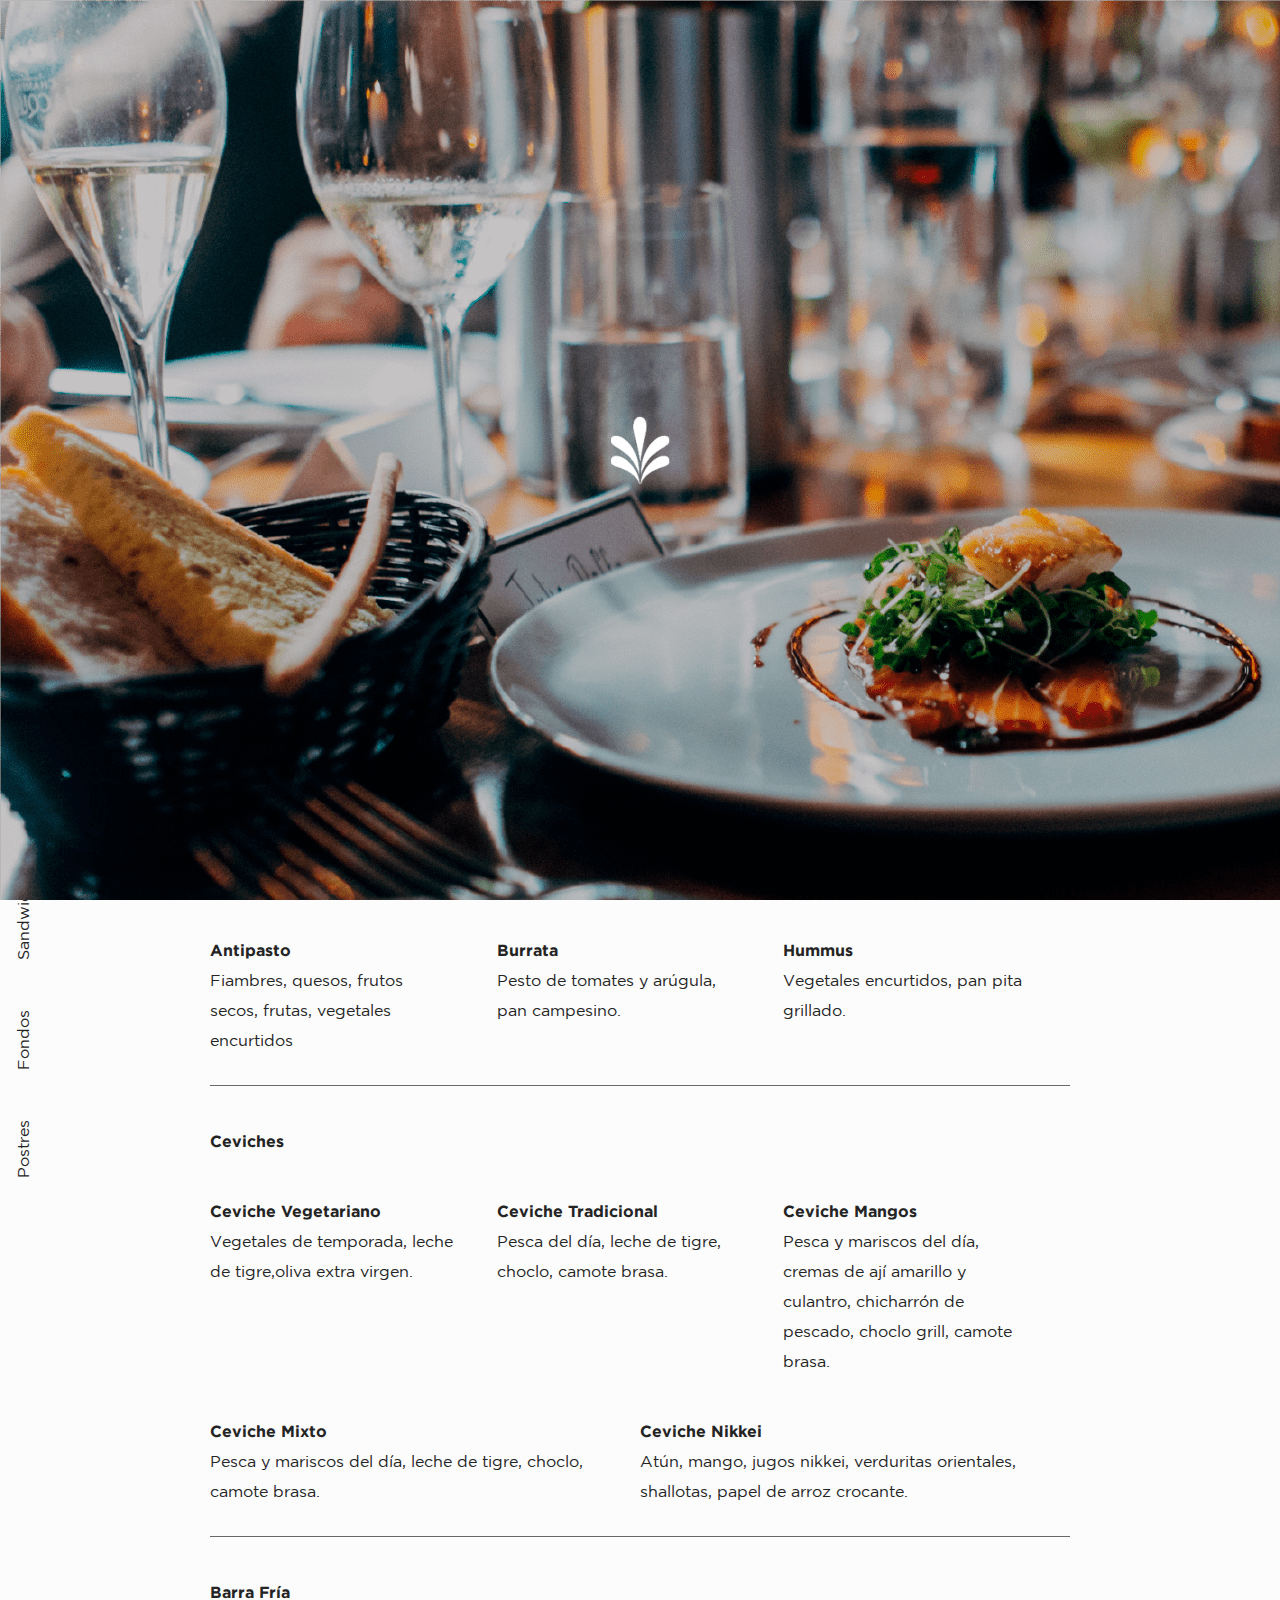
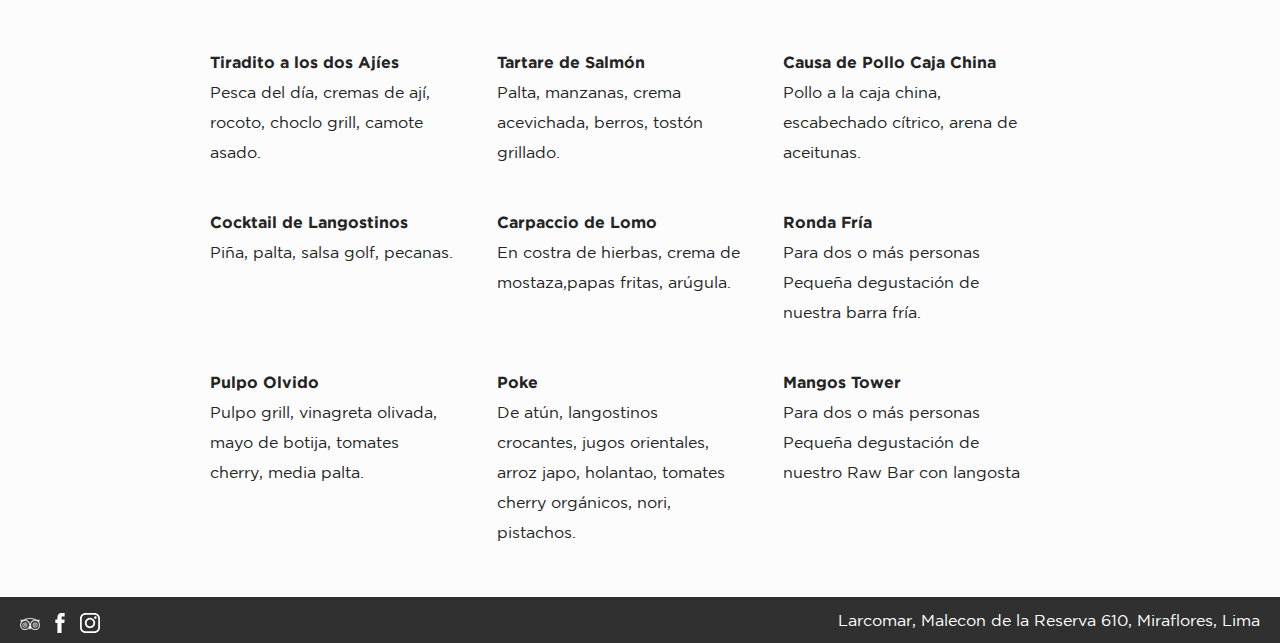
==== card.html @ da6137b2 "first commit" ====
<!DOCTYPE html>
<html lang="es">

<head>
  <meta charset="UTF-8">
  <meta name="viewport" content="width=device-width, initial-scale=1.0">
  <meta http-equiv="X-UA-Compatible" content="ie=edge">
  <title>Mangos | Carta</title>
  <link rel="stylesheet" href="css/style.css">
</head>

<body>
  <div class="loader">
    <img src="img/isotipo-blanco.png" alt="">
  </div>
  <header class="header">
    <div class="container__menu">
      <nav class="menu">
        <div class="menu__icon menu-botton" id="bottonOpen">
          <img src="img/menu-black.svg" alt="">
        </div>
        <div class="menu__sidenav" id="sidenav">
          <a class="closebtn" id="bottonClose">&times;</a>
          <a class="isotipo" href=""><img src="img/isotipo-blanco.png" alt=""></a>
          <a href="index.html">Home</a>
          <a href="card.html">Carta</a>
          <a href="galery.html">Galería</a>
          <!-- <a href="reservation.html">Reserva</a> -->
          <a href="contact.html">Contacto</a>
          <a class="language" href="">EN</a>
        </div>

      </nav>
    </div>
  </header>

  <main>
    <div class="btn__reservation -card"><a href="">Reserva</a></div>
    <div class="logo -card">
      <a href="index.html">
        <img src="img/logo-naranja.png" alt="logo de magos en color naranja"></a>
    </div>
    <div class="menu__card">
      <a id="postres">Postres</a>
      <a id="fondos">Fondos</a>
      <a id="sandwiches">Sandwiches & Ensaladas</a>
      <a id="piqueos">Piqueos</a>
      <a class="actived" id="snack">Snack</a>

    </div>
    <section class="card">
      <div class="card__container ">
        <div class="banner__card">
          <img src="img/imagen-carta.png" alt="">
        </div>

        <div class="card__content -active" id="snackContent">
          <div class="card__content-title">
            <h2>Snack</h2>
          </div>

          <hr class="card__content-border">

          <div class="card__content-row">
            <div class="card__content__text">
              <p class="card__content__text-title">
                Canasta de panes, crissinos, <br> crakers, dips y mantequilla batida
              </p>
            </div>
            <div class="card__content__text">
              <p class="card__content__text-title">Jamón Cerrano</p>
              <p class="card__content__text-description">Queso manchego, pan tomate.</p>
            </div>
            <div class="card__content__text">
              <p class="card__content__text-title">Tabla de Quesos</p>
              <p class="card__content__text-description">Frutas de estación, tostas.</p>
            </div>
          </div>

          <div class="card__content-row">
            <div class="card__content__text">
              <p class="card__content__text-title">Antipasto</p>
              <p class="card__content__text-description">Fiambres, quesos, frutos secos, frutas, vegetales encurtidos</p>
            </div>
            <div class="card__content__text">
              <p class="card__content__text-title">Burrata</p>
              <p class="card__content__text-description">Pesto de tomates y arúgula, pan campesino.</p>
            </div>
            <div class="card__content__text">
              <p class="card__content__text-title">Hummus</p>
              <p class="card__content__text-description">Vegetales encurtidos, pan pita grillado.</p>
            </div>
          </div>

          <hr class="card__content-border">

          <div class="card__content-row">
            <div class="card__content__text">
              <p class="card__content__text-title">
                Ceviches
              </p>
            </div>
          </div>

          <div class="card__content-row">

            <div class="card__content__text">
              <p class="card__content__text-title">Ceviche Vegetariano</p>
              <p class="card__content__text-description">Vegetales de temporada, leche de tigre,oliva extra virgen.</p>
            </div>
            <div class="card__content__text">
              <p class="card__content__text-title">Ceviche Tradicional</p>
              <p class="card__content__text-description">Pesca del día, leche de tigre, choclo, camote brasa.</p>
            </div>
            <div class="card__content__text">
              <p class="card__content__text-title">Ceviche Mangos</p>
              <p class="card__content__text-description">Pesca y mariscos del día, cremas de ají amarillo y culantro, chicharrón de pescado, choclo grill, camote brasa.</p>
            </div>
          </div>

          <div class="card__content-row">
            <div class="card__content__text">
              <p class="card__content__text-title">Ceviche Mixto</p>
              <p class="card__content__text-description">Pesca y mariscos del día, leche de tigre, choclo, camote brasa.</p>
            </div>
            <div class="card__content__text">
              <p class="card__content__text-title">Ceviche Nikkei</p>
              <p class="card__content__text-description">Atún, mango, jugos nikkei, verduritas orientales, shallotas, papel de arroz crocante.</p>
            </div>
          </div>

          <hr class="card__content-border">


          <div class="card__content-row">
            <div class="card__content__text">
              <p class="card__content__text-title">
                Barra Fría
              </p>
            </div>
          </div>

          <div class="card__content-row">
            <div class="card__content__text">
              <p class="card__content__text-title">Tiradito a los dos Ajíes</p>
              <p class="card__content__text-description">Pesca del día, cremas de ají, rocoto, choclo grill, camote asado.</p>
            </div>
            <div class="card__content__text">
              <p class="card__content__text-title">Tartare de Salmón</p>
              <p class="card__content__text-description">Palta, manzanas, crema acevichada, berros, tostón grillado.</p>
            </div>
            <div class="card__content__text">
              <p class="card__content__text-title">Causa de Pollo Caja China</p>
              <p class="card__content__text-description">Pollo a la caja china, escabechado cítrico, arena de aceitunas.</p>
            </div>
          </div>
          <div class="card__content-row">
            <div class="card__content__text">
              <p class="card__content__text-title">Cocktail de Langostinos</p>
              <p class="card__content__text-description">Piña, palta, salsa golf, pecanas.</p>
            </div>
            <div class="card__content__text">
              <p class="card__content__text-title">Carpaccio de Lomo</p>
              <p class="card__content__text-description">En costra de hierbas, crema de mostaza,papas fritas, arúgula.</p>
            </div>
            <div class="card__content__text">
              <p class="card__content__text-title">Ronda Fría</p>
              <p class="card__content__text-description">Para dos o más personas Pequeña degustación de nuestra barra fría.</p>
            </div>
          </div>
          <div class="card__content-row">
            <div class="card__content__text">
              <p class="card__content__text-title">Pulpo Olvido</p>
              <p class="card__content__text-description">Pulpo grill, vinagreta olivada, mayo de botija, tomates cherry, media palta.</p>
            </div>
            <div class="card__content__text">
              <p class="card__content__text-title">Poke
              </p>
              <p class="card__content__text-description">De atún, langostinos crocantes, jugos orientales, arroz japo, holantao, tomates cherry orgánicos, nori, pistachos.</p>
            </div>
            <div class="card__content__text">
              <p class="card__content__text-title">Mangos Tower</p>
              <p class="card__content__text-description">Para dos o más personas Pequeña degustación de nuestro Raw Bar con langosta
              </p>
            </div>
          </div>
        </div>

        <div class="card__content" id="piqueosContent">
          <div class="card__content-title">
            <h2>piqueos</h2>
          </div>

          <hr class="card__content-border">

          <div class="card__content-row">
            <div class="card__content__text">
              <p class="card__content__text-title">Entradas Calientes</p>
            </div>
          </div>

          <div class="card__content-row">
            <div class="card__content__text">
              <p class="card__content__text-title">Balde de Papas</p>
              <p class="card__content__text-description">Papas confitadas y terminadas crocantes, polvo de tocino, parmesano, chives, dips.</p>
            </div>
            <div class="card__content__text">
              <p class="card__content__text-title">Pulpo Meunière</p>
              <p class="card__content__text-description">Papas reventadas, salsa meunier, alioli de rocoto, togarashi.</p>
            </div>
            <div class="card__content__text">
              <p class="card__content__text-title">Ronda Caliente</p>
              <p class="card__content__text-description">Para dos o más personas Pequeña degustación de nuestra barra caliente.</p>
            </div>
          </div>

          <div class="card__content-row">

            <div class="card__content__text">
              <p class="card__content__text-title">Taquitos</p>
              <p class="card__content__text-description">Tortillas de trigo, vegetales al wok, encurtidos, guacamole, sour cream.
              </p>
            </div>
            <div class="card__content__text">
              <p class="card__content__text-title">Conchas Brasa</p>
              <p class="card__content__text-description">Mantequilla picante, limón, pecanas.</p>
            </div>
            <div class="card__content__text">
              <p class="card__content__text-title">Anticuchos</p>
              <p class="card__content__text-description">Choclo grill, queso frito, papa dorada.</p>
            </div>
          </div>

          <div class="card__content-row">
            <div class="card__content__text">
              <p class="card__content__text-title">Langostinos al Ajillo</p>
              <p class="card__content__text-description">Papas amarillas, baguette crocante.</p>
            </div>
            <div class="card__content__text">
              <p class="card__content__text-title">Conchas A La Parmesana</p>
              <p class="card__content__text-description">Con leche de tigre</p>
            </div>
          </div>
        </div>

        <div class="card__content" id="sandwichesContent">
          <div class="card__content-title">
            <h2>Sandwiches & Ensaladas</h2>
          </div>

          <hr class="card__content-border">

          <div class="card__content-row">
            <div class="card__content__text">
              <p class="card__content__text-title">Sliders</p>
              <p class="card__content__text-description">
                Trío de mini hamburguesitas angus, queso cheddar, cebollas grill, baconnaise, lechuga, tomate, papas fritas.
              </p>
            </div>

            <div class="card__content__text">
              <p class="card__content__text-title">Salmón Salad</p>
              <p class="card__content__text-description">
                Salmón plancha en costra de cashews, espinacas bb, fresas, queso feta, vinagreta balsámica
              </p>
            </div>
            <div class="card__content__text">
              <p class="card__content__text-title">Ensalada César</p>
              <p class="card__content__text-description">Lechuga romana, croutones al parmesano, pistachos, caesars dressing.</p>
            </div>
          </div>

          <div class="card__content-row">
            <div class="card__content__text">
              <p class="card__content__text-title">Club Sandwich</p>
              <p class="card__content__text-description">Pollo, jamón, tocino, huevo, queso, lechuga, tomate, papas fritas.</p>
            </div>
            <div class="card__content__text">
              <p class="card__content__text-title">Spring Roll Salad</p>
              <p class="card__content__text-description">Crocantes spring rolls, piña brasa, vinagreta de maní.</p>
            </div>
            <div class="card__content__text">
              <p class="card__content__text-description">Con langostinos panko Con pollo grill</p>
            </div>
          </div>

          <div class="card__content-row">

            <div class="card__content__text">
              <p class="card__content__text-title">BBQ Burguer</p>
              <p class="card__content__text-description">Cebollas caramelizadas, queso cheddar, lechuga, tomate, BBQ sauce, mayo, onion rings</p>
            </div>
            <div class="card__content__text">
              <p class="card__content__text-title">Ensalada Parma</p>
              <p class="card__content__text-description">Prosciutto di parma, durazno grillados, queso cabra, honey mustard.</p>
            </div>
            <div class="card__content__text">
              <img src="img/isotipo-naranja.png" alt="">
            </div>
          </div>
        </div>

        <div class="card__content" id="fondosContent">
          <div class="card__content-title">
            <h2>Fondos</h2>
          </div>

          <hr class="card__content-border">

          <div class="card__content-row">
            <div class="card__content__text">
              <p class="card__content__text-title">
                Arroces & Pasta
              </p>
            </div>
          </div>

          <div class="card__content-row">
            <div class="card__content__text">
              <p class="card__content__text-title">Meloso de Arroz con Pato</p>
              <p class="card__content__text-description">Pato confitado, huevo frito, criolla de pepino, rabanito.</p>
            </div>
            <div class="card__content__text">
              <p class="card__content__text-title">Chaufa de Pollo Caja China</p>
              <p class="card__content__text-description">Arroz frito, omellette, pachikay, gari, ajonjolí, glaseado nikkei.
              </p>
            </div>
            <div class="card__content__text">
              <p class="card__content__text-title">Ravioles de Espinaca & Mascarpone</p>
              <p class="card__content__text-description">crema ligera de pomodoro, tomates orgánicos, pistachos.</p>
            </div>
          </div>

          <div class="card__content-row">

            <div class="card__content__text">
              <p class="card__content__text-title">Risotto de Camarones</p>
              <p class="card__content__text-description">Camarones brasa, bisque de coral, aire de parmesano.</p>
            </div>
            <div class="card__content__text">
              <p class="card__content__text-title">Spaguetti Vongolé</p>
              <p class="card__content__text-description">Conchas brasa, vino blanco, ajo tostado, perejil..
              </p>
            </div>
            <div class="card__content__text">
              <p class="card__content__text-title">Spaguetti Bolognesa</p>
              <p class="card__content__text-description">Oliva extra virgen, parmesano.</p>
            </div>
          </div>

          <div class="card__content-row">
            <div class="card__content__text">
              <p class="card__content__text-title">Arroz con Mariscos</p>
              <p class="card__content__text-description">Alioli de rocoto.</p>
            </div>
          </div>

          <hr class="card__content-border">


          <div class="card__content-row">
            <div class="card__content__text">
              <p class="card__content__text-title">
                Plancha, Brasa entre otros
              </p>
            </div>
          </div>

          <div class="card__content-row">
            <div class="card__content__text">
              <p class="card__content__text-title">Salmón Curry
              </p>
              <p class="card__content__text-description">Salmón a la plancha, verduritas al wok, crema de coco y curry, arroz frito.</p>
            </div>
            <div class="card__content__text">
              <p class="card__content__text-title">Ossobuco</p>
              <p class="card__content__text-description">Baja temperatura, puré de papas nativas, cremolata de naranja.</p>
            </div>
            <div class="card__content__text">
              <p class="card__content__text-title">Saltado De Atún & Langostinos</p>
              <p class="card__content__text-description">Chaufa blanco, papas crocantes.</p>
            </div>
          </div>
          <div class="card__content-row">
            <div class="card__content__text">
              <p class="card__content__text-title">Steak Frites</p>
              <p class="card__content__text-description">Papas fritas, mantequilla compuesta. Con Lomo / Con Bife Angus</p>
            </div>
            <div class="card__content__text">
              <p class="card__content__text-title">Baby Chicken</p>
              <p class="card__content__text-description">Medio pollo bb asado en mantequilla y hierbas aromáticas, demi glace de ave, papas </p>
            </div>
            <div class="card__content__text">
              <p class="card__content__text-title">Pesca Enchupetada</p>
              <p class="card__content__text-description">Pesca del día a la plancha, arroz meloso con sabores a chupe, huevo poche, tartare </p>
            </div>
          </div>
          <div class="card__content-row">
            <div class="card__content__text">
              <p class="card__content__text-title">Langosta A La Brasa</p>
              <p class="card__content__text-description">Mantequilla de alcaparras, verduritas al wok, papas doradas.</p>
            </div>
            <div class="card__content__text">
              <p class="card__content__text-title">Lomo Saltado</p>
              <p class="card__content__text-description">Papas crocantes, huevo frito, arroz con choclo.
              </p>
            </div>
            <div class="card__content__text">
              <p class="card__content__text-title"> Surf & Turf
              </p>
              <p class="card__content__text-description">Lomo y langosta al carbón, salsa bearnesa.</p>
            </div>
          </div>

          <div class="card__content-row">

            <div class="card__content__text">
              <p class="card__content__text-title">Atún Mangos</p>
              <p class="card__content__text-description">Atún brasa en costra de pimienta, mantequilla de naranja, puré de papa y espinaca, poro crocante, chutney de mango - ají limo</p>
            </div>
            <div class="card__content__text">
              <p class="card__content__text-title">Lomo a la pimienta</p>
              <p class="card__content__text-description">Lomo y langosta al carbón, salsa bearnesa.
              </p>
            </div>
          </div>
        </div>


        <div class="card__content" id="postresContent">
          <div class="card__content-title">
            <h2>Postres</h2>
          </div>

          <hr class="card__content-border">

          <div class="card__content-row">
            <div class="card__content__text">
              <p class="card__content__text-title">Tiramisú</p>
              <p class="card__content__text-description">Bizcochuelo de cacao y café, crema de queso, helado de berries, crocante de chocolate y amaretto.</p>
            </div>
            <div class="card__content__text">
              <p class="card__content__text-title">Derrumbado De Chirimoya</p>
              <p class="card__content__text-description">Chirimoya borracha de naranja y cointreau, dulce de leche,brownie, merengue cítrico, sorbete de mango.</p>
            </div>
            <div class="card__content__text">
              <p class="card__content__text-title">Creme Brulée </p>
              <p class="card__content__text-description">Naranja y vainilla, macaroon de cava de uvas.</p>
            </div>
          </div>

          <div class="card__content-row">

            <div class="card__content__text">
              <p class="card__content__text-title">Volcán 70%</p>
              <p class="card__content__text-description">Chocolate al 70%, craquelin, helado de vainilla</p>
            </div>
            <div class="card__content__text">
              <p class="card__content__text-title">Suspiro</p>
              <p class="card__content__text-description">Manjar de yemas, merengue de oporto, canela.</p>
            </div>
            <div class="card__content__text">
              <p class="card__content__text-title">Esfera de Lúcuma</p>
              <p class="card__content__text-description">Mousse de lúcuma, ganache de chocolate</p>
            </div>
          </div>


          <div class="card__content-row">
            <div class="card__content__text">
              <p class="card__content__text-title">Mousse de Chocolate</p>
              <p class="card__content__text-description">Sponge cake de avellanas,praliné.</p>
            </div>
            <div class="card__content__text">
              <p class="card__content__text-title">Macaroon </p>
              <p class="card__content__text-description">Manjares del día</p>
            </div>
            <div class="card__content__text">
              <p class="card__content__text-title">Helados & Sorbets</p>
              <p class="card__content__text-description">Consultar sabores</p>
            </div>
          </div>

        </div>

      </div>
    </section>

  </main>

  <footer class="footer">
    <div class="footer__redes-sociale">
      <ul>
        <li>
          <a href=""><img src="img/trivago.png" alt=""></a>
        </li>
        <li>
          <a href=""><img src="img/facebook-logo.svg" alt=""></a>
        </li>
        <li>
          <a href=""><img src="img/instagram-logo.svg" alt=""></a>
        </li>
      </ul>
    </div>
    <div class="footer__text">
      Larcomar, Malecon de la Reserva 610, Miraflores, Lima
    </div>
  </footer>

  <script src="js/jquery-3.2.1.min.js"></script>
  <script src="js/main.js"></script>
</body>

</html>
---- css/style.css ----
/* ********** Helpers ********** */
/* ********** Custom Properties ********** */
@font-face {
  font-family: "Gotham-Bold";
  src: url("../fonts/Gotham-Bold.otf");
}
@font-face {
  font-family: "MyriadPro-Regular";
  src: url("../fonts/MyriadPro-Regular.otf");
}
@font-face {
  font-family: "ufonts.com_gotham-book";
  src: url("../fonts/ufonts.com_gotham-book.ttf");
}
:root {
  --gothamBold: "Gotham-Bold";
  --gothamBook: "ufonts.com_gotham-book";
  --alternateFont: monospace;
  --fontWeightLight: 300;
  --fontWeightRegular: 400;
  --fontWeightMedium: 500;
  --fontWeightSemiBold: 600;
  --fontWeightBold: 700;
  --fontSize: 1em;
  --fontSizeParagrap: 20px;
  --fontSizeTitle: 45px;
  --fontSizeSubTitle: 30px;
  --lineHeight: 1.6;
  --white: #FFFFFF;
  --black: #000000;
  --mainColor: #303030;
  --main-color-hover: #363c63;
  --secondColor: #DC6B58;
  --second-color-hover: #0445af;
  --alternateColor: #939EBF;
  --bg-color: var(--mainColor);
  --bg-modal-color: var(--main-modal-color);
  --bg-alternate-color: #999;
  --bg-alternate-modal-color: rgba(153, 153, 153, .75);
  --border-color: #DDD;
  --text-color: #242424;
  --title-color: #333;
  --link-color: var(--second-color);
  --link-hover-color: var(--alternate-color);
  --max-width: 1200px;
  --header-height: 5rem;
  --textColor: var(--black);
}

/* ********** Variables ********** */
/* ********** Mixins ********** */
/* ********** Reset ********** */
html {
  box-sizing: border-box;
  font-family: var(--main-font), var(--alternate-font);
  font-size: var(--font-size);
  line-height: var(--line-height);
  color: var(--text-color);
  background-color: #fcfcfc;
}

*,
*:after,
*:before {
  box-sizing: inherit;
  padding: 0;
  margin: 0;
}

body {
  overflow-x: hidden;
}

a {
  text-decoration: none;
  color: var(--link-color);
  transition: all 0.3s ease-out;
}
a:hover {
  color: var(--link-hover-color);
}

img {
  max-width: 100%;
  width: 100%;
  height: auto;
}

::selection {
  background-color: var(--mainColor);
  color: var(--secondColor);
}

.u-responsiveGrid, .Project {
  display: grid;
  grid-gap: 1em;
  grid-template-columns: repeat(auto-fill, minmax(300px, 1fr));
}

.u-responsiveFlexbox {
  display: flex;
  flex-wrap: wrap;
}
.u-responsiveFlexbox > * {
  flex: 1 1 200px;
}

.u-message, .Form progress + span, .Form input[type=submit], .Sign-btn, .About-info {
  font-size: 4vw;
  font-weight: bold;
  text-align: center;
}
@media screen and (min-width: 45em) {
  .u-message, .Form progress + span, .Form input[type=submit], .Sign-btn, .About-info {
    font-size: 1.5rem;
  }
}

.u-none {
  display: none;
}

.u-btn, .Form input[type=submit], .Sign-btn {
  font-size: 1.1rem;
  margin: 1rem auto;
  padding: 0.5rem 1.5rem;
  outline: 0;
  border: 0;
  border-radius: 10em;
  color: var(--second-color);
  background-color: var(--main-color);
  cursor: pointer;
  box-shadow: var(--shadow-1);
  transition: all 0.3s ease;
}
.u-btn:hover, .Form input[type=submit]:hover, .Sign-btn:hover {
  color: var(--main-color);
  background-color: var(--second-color);
  box-shadow: var(--shadow);
}

.loader {
  display: flex;
  flex-direction: column;
  justify-content: center;
  align-items: center;
  position: fixed;
  height: 100vh;
  width: 100%;
  background: url(../img/home-header.png);
  z-index: 99999;
}
.loader img {
  width: 60px;
  -webkit-animation: flash linear 1s infinite;
  animation: flash linear 1s infinite;
}

@-webkit-keyframes flash {
  0% {
    opacity: 1;
  }
  50% {
    opacity: 0.1;
  }
  100% {
    opacity: 1;
  }
}
@keyframes flash {
  0% {
    opacity: 1;
  }
  50% {
    opacity: 0.1;
  }
  100% {
    opacity: 1;
  }
}
.Home .fa-trash {
  display: none;
}

.About {
  margin: 0 auto;
  max-width: 1024px;
}
.About-header {
  margin: 1.25rem auto;
  width: 80%;
  display: flex;
  justify-content: center;
  justify-items: center;
  align-items: center;
  /*img:first-child {
      grid-column: 1 / 4;
      grid-row: 1 / 2;
    }

    img:last-child {
      grid-column: 2 / 5;
      grid-row: 1 / 2;
    }*/
}
.About-header img {
  border-radius: 50%;
  box-shadow: var(--shadow-img);
  height: 500px;
}
.About-info {
  width: 80%;
  margin: 2rem auto;
  text-align: left;
}
.About-flow {
  width: 90%;
  margin: 1.25rem auto;
}
.About-flow div {
  margin-bottom: 1rem;
  display: grid;
  grid-template-columns: 3rem 1fr;
  grid-template-rows: repeat(2, auto);
  grid-template-areas: "h2 h3" ".  p";
  grid-gap: 2vw;
  align-items: baseline;
}
@media screen and (min-width: 64em) {
  .About-flow div {
    grid-gap: 1rem;
  }
}
.About-flow h2 {
  grid-area: h2;
  color: var(--title-color);
  font-size: 10vw;
}
@media screen and (min-width: 64em) {
  .About-flow h2 {
    font-size: 5rem;
  }
}
.About-flow h3 {
  grid-area: h3;
  color: var(--title-color);
  font-size: 5vw;
}
@media screen and (min-width: 64em) {
  .About-flow h3 {
    font-size: 2.5rem;
  }
}
.About-flow p {
  grid-area: p;
  font-size: 4vw;
}
@media screen and (min-width: 37.5em) {
  .About-flow p {
    font-size: 3.5vw;
  }
}
@media screen and (min-width: 45em) {
  .About-flow p {
    font-size: 3vw;
  }
}
@media screen and (min-width: 64em) {
  .About-flow p {
    font-size: 1.5rem;
  }
}
.About-flow .skill-title {
  color: var(--title-color);
  font-size: 5vw;
}
@media screen and (min-width: 64em) {
  .About-flow .skill-title {
    font-size: 2.5rem;
  }
}
.About-flow .skill {
  display: flex;
  flex-wrap: wrap;
  justify-content: space-evenly;
}
.About-flow .skill .icon {
  margin: 1.25rem 1rem;
  display: flex;
  flex-direction: column;
  flex-wrap: wrap;
  justify-content: center;
  align-items: center;
  align-content: center;
}
.About-flow .skill .icon svg {
  font-size: 5vw;
}
@media screen and (min-width: 64em) {
  .About-flow .skill .icon svg {
    font-size: 2.5rem;
  }
}
.About-flow .skill .icon p {
  font-size: 4vw;
  font-weight: bold;
}
@media screen and (min-width: 37.5em) {
  .About-flow .skill .icon p {
    font-size: 3.5vw;
  }
}
@media screen and (min-width: 45em) {
  .About-flow .skill .icon p {
    font-size: 3vw;
  }
}
@media screen and (min-width: 64em) {
  .About-flow .skill .icon p {
    font-size: 1.5rem;
  }
}

.Contact {
  margin: 0 auto;
  max-width: 80%;
  min-height: calc(100vh - var(--header-height));
  display: flex;
  justify-content: center;
  align-items: center;
}
@media screen and (min-width: 45em) {
  .Contact {
    min-height: calc(100vh - var(--header-height) - 2rem);
  }
}
.Contact form {
  width: 100%;
}

.Admin {
  padding: 1rem;
  min-height: calc(100vh - var(--header-height));
  display: flex;
  flex-direction: column;
  justify-content: center;
  align-items: center;
}
@media screen and (min-width: 45em) {
  .Admin {
    min-height: calc(100vh - var(--header-height) - 2rem);
  }
}
.Admin-auth {
  display: flex;
  flex-direction: column;
  align-items: center;
}
.Admin-auth > * {
  width: 80%;
}
@media screen and (min-width: 45em) {
  .Admin-auth {
    flex-direction: row;
    justify-content: space-evenly;
    align-items: flex-start;
  }
  .Admin-auth > * {
    width: 40%;
  }
}
.Admin-user {
  display: flex;
  flex-direction: column;
  align-items: center;
}
.Admin-user img {
  max-width: 150px;
  border-radius: 50%;
  box-shadow: var(--shadow);
}
.Admin h1 {
  font-size: 3rem;
}

.Sign-btn {
  max-width: 50%;
}

/* ********** Components ********** */
.header {
  position: relative;
}

.container__menu {
  width: 95%;
  position: absolute;
}
.container__one {
  width: 80%;
}
@media screen and (min-width: 1400px) {
  .container__one {
    width: 85%;
  }
}

.navbar {
  display: flex;
  justify-content: space-between;
  padding: 0.5rem 1rem;
  flex-wrap: wrap;
  position: fixed;
  top: 0;
  right: 0;
  left: 0;
  z-index: 1030;
}
@media screen and (min-width: 45em) {
  .navbar {
    flex: 1 1 0;
    padding: 1rem 1.2rem;
  }
}
.navbar__btn {
  flex: 0;
}
@media screen and (min-width: 45em) {
  .navbar__btn {
    display: none;
  }
}
.navbar__brand {
  flex: 1;
  text-align: center;
  margin-left: -5px;
  align-self: center;
}
.navbar__menu {
  margin-top: -100vw;
  width: 100%;
  text-align: center;
  transition: all 1s ease;
  z-index: -111;
}
.navbar__menu.is-active {
  margin-top: 0;
}
@media screen and (min-width: 45em) {
  .navbar__menu {
    flex: 2;
    width: auto;
    margin-top: 0;
  }
}
@media screen and (min-width: 45em) {
  .navbar__menu ul {
    display: flex;
    justify-content: flex-end;
  }
}
.navbar__menu li {
  list-style: none;
}
@media screen and (min-width: 64em) {
  .navbar__menu li {
    padding-left: 1rem;
  }
}
.navbar__menu a {
  padding-right: 0.5rem;
  display: block;
}
@media screen and (min-width: 45em) {
  .navbar__menu a {
    margin-left: 0.5rem;
  }
}
@media screen and (min-width: 64em) {
  .navbar__menu a {
    padding: 0.2rem 1rem;
  }
}

.banner__home {
  width: 100%;
  height: 300px;
}
@media screen and (min-width: 45em) {
  .banner__home {
    height: 100vh;
  }
}
.banner__home img {
  width: 100%;
  height: 300px;
}
@media screen and (min-width: 45em) {
  .banner__home img {
    height: 100vh;
  }
}
.banner__home__logo {
  position: absolute;
  top: 18%;
  left: 50%;
  transform: translate(-50%, -50%);
}
@media screen and (min-width: 45em) {
  .banner__home__logo {
    top: 50%;
  }
}
.banner__home__logo img {
  width: 220px;
  height: auto;
}
.banner__card {
  margin-bottom: 75px;
}

.logo {
  text-align: center;
}
.logo.-contact, .logo.-card {
  padding-top: 130px;
}
@media (max-width: 1700px) {
  .logo.-contact, .logo.-card {
    padding: 100px 0 60px 0;
  }
}
.logo.-contact img, .logo.-card img {
  width: 150px;
}
.logo.-contact {
  padding-bottom: 95px;
}
.logo.-card {
  padding-bottom: 65px;
}

.btn__reservation {
  z-index: 999;
  background-color: var(--secondColor);
  color: var(--white);
  position: absolute;
  top: 600px;
  left: -78px;
  padding: 5px 60px 6px;
  font-family: var(--gothamBold);
  font-size: var(--fontSizeParagrap);
  letter-spacing: 1px;
  transform: rotate(-90deg);
}
.btn__reservation.-contact {
  top: 425.5px;
}
@media (max-width: 1700px) {
  .btn__reservation.-contact {
    top: 384px;
  }
}
@media (max-width: 720px) {
  .btn__reservation.-contact {
    top: 330px;
  }
}
@media (max-width: 1700px) {
  .btn__reservation {
    font-size: 16px;
    padding: 5px 50px 6px;
    left: -70px;
    top: 470px;
  }
}
@media (max-width: 720px) {
  .btn__reservation {
    padding: 5px 30px 6px;
    left: -50px;
    top: 20%;
  }
}
.btn__reservation.-card {
  top: 398px;
  left: -76px;
  padding: 5px 60px 10px;
}
@media (max-width: 1700px) {
  .btn__reservation.-card {
    top: 362px;
    left: -78px;
  }
}
.btn__reservation.-galery {
  top: 486.5px;
}
@media (max-width: 1700px) {
  .btn__reservation.-galery {
    top: 435px;
  }
}
@media (max-width: 720px) {
  .btn__reservation.-galery {
    top: 420px;
  }
}
.btn__card {
  z-index: 999;
  letter-spacing: 1px;
  background-color: var(--secondColor);
  color: var(--white);
  position: absolute;
  top: 600px;
  right: -94px;
  padding: 5px 60px;
  font-family: var(--gothamBold);
  font-size: var(--fontSizeParagrap);
  transform: rotate(-90deg);
}
.btn__card.-contact {
  top: 434px;
}
@media (max-width: 1700px) {
  .btn__card.-contact {
    top: 384px;
  }
}
@media (max-width: 720px) {
  .btn__card.-contact {
    top: 330px;
  }
}
.btn__card.-galery {
  top: 486.5px;
}
@media (max-width: 1700px) {
  .btn__card.-galery {
    top: 435px;
  }
}
@media (max-width: 720px) {
  .btn__card.-galery {
    top: 420px;
  }
}
@media (max-width: 1700px) {
  .btn__card {
    font-size: 16px;
    padding: 5px 42px;
    right: -69px;
    top: 470px;
  }
}
@media (max-width: 720px) {
  .btn__card {
    padding: 5px 22px;
    right: -49px;
    top: 20%;
  }
}
.btn__reservation-submit {
  background: #000000;
  color: #ffffff;
  border: none;
  padding: 10px 20px 15px 25px;
  letter-spacing: 0.06em;
  text-transform: uppercase;
  text-decoration: none;
  outline: none;
  box-shadow: 0 1px 3px rgba(0, 0, 0, 0.12), 0 1px 2px rgba(0, 0, 0, 0.24);
  transition: all 0.3s cubic-bezier(0.25, 0.8, 0.25, 1);
}
.btn__reservation-submit:hover {
  color: #8b8b8b;
  box-shadow: 0 7px 14px rgba(0, 0, 0, 0.18), 0 5px 5px rgba(0, 0, 0, 0.12);
}

.navbar {
  background-color: purple;
}
.navbar.is-active {
  border-radius: 0 0 1rem 1rem;
}
.navbar__btn {
  font-size: 1.3rem;
  color: var(--white);
}
.navbar__brand {
  color: var(--white);
}
@media screen and (min-width: 64em) {
  .navbar__brand {
    font-size: 1.3rem;
  }
}
.navbar__menu {
  font-size: 5vw;
}
@media screen and (min-width: 45em) {
  .navbar__menu {
    font-size: var(--font-size);
  }
}
.navbar__menu a {
  color: var(--white);
  border-radius: 1rem;
}
.navbar__menu a:hover {
  color: purple;
  background-color: var(--white);
}
@media screen and (min-width: 45em) {
  .navbar__menu a:hover {
    background-color: transparent;
  }
}
@media screen and (min-width: 64em) {
  .navbar__menu a:hover {
    background-color: var(--white);
  }
}

/* Header */
.large-header {
  position: relative;
  width: 100%;
  background: #333;
  overflow: hidden;
  background-size: cover;
  background-position: center center;
  z-index: 1;
}

.main-title {
  position: absolute;
  margin: 0;
  padding: 0;
  color: #f9f1e9;
  text-align: center;
  top: 50%;
  left: 50%;
  -webkit-transform: translate3d(-50%, -50%, 0);
  transform: translate3d(-50%, -50%, 0);
}

.demo-1 .main-title,
.demo-3 .main-title {
  text-transform: uppercase;
  font-size: 4.2em;
  letter-spacing: 0.1em;
}

.main-title .thin {
  font-weight: 200;
}

@media only screen and (max-width: 768px) {
  .demo-1 .main-title,
.demo-3 .main-title,
.demo-4 .main-title {
    font-size: 3em;
  }

  .demo-2 .main-title {
    font-size: 4em;
  }
}
.Title {
  margin: 2rem 0;
  font-size: 4vw;
  color: var(--white);
}
@media screen and (min-width: 45em) {
  .Title {
    grid-area: title;
    align-self: center;
    margin: 0;
    font-size: 1.5vw;
    text-align: center;
  }
}
@media screen and (min-width: 64em) {
  .Title {
    margin: 1rem 0;
    text-align: initial;
  }
}
.Title * {
  margin-bottom: 0.5rem;
}
@media screen and (min-width: 45em) {
  .Title * {
    margin-bottom: 0;
  }
}
@media screen and (min-width: 64em) {
  .Title * {
    margin-bottom: 0.5rem;
  }
}

.menu {
  display: flex;
  justify-content: flex-end;
  padding-top: 70px;
}
@media (max-width: 780px) {
  .menu {
    padding-top: 50px;
  }
}
.menu__icon img {
  width: 30px;
}
.menu__sidenav {
  display: flex;
  flex-direction: column;
  justify-content: center;
  align-content: center;
  align-items: center;
  height: 100%;
  /* 100% Full-height */
  width: 0;
  /* 0 width - change this with JavaScript */
  position: fixed;
  /* Stay in place */
  z-index: 10000;
  /* Stay on top */
  top: 0;
  /* Stay at the top */
  right: 0;
  background-color: var(--secondColor);
  /* Black*/
  overflow-x: hidden;
  /* Disable horizontal scroll */
  padding-top: 60px;
  /* Place content 60px from the top */
  transition: 0.5s;
  /* 0.5 second transition effect to slide in the sidenav */
}
.menu__sidenav.-active {
  width: 579px;
}
@media (max-width: 1024px) {
  .menu__sidenav.-active {
    width: 100%;
  }
}
.menu__sidenav a {
  padding-bottom: 2em;
  text-decoration: none;
  font-size: var(--fontSizeSubTitle);
  font-family: var(--gothamBook);
  color: var(--white);
  display: block;
  transition: 0.3s;
}
@media (max-width: 1700px) {
  .menu__sidenav a {
    padding-bottom: 35px;
  }
}
.menu__sidenav a:hover {
  color: #f1f1f1;
}
.menu__sidenav .language {
  padding-top: 32px;
}
@media (max-width: 1700px) {
  .menu__sidenav .language {
    padding-top: 16px;
  }
}
.menu__sidenav .isotipo {
  padding-bottom: 60px;
}
.menu__sidenav .isotipo img {
  width: 60px;
}
@media (max-width: 1700px) {
  .menu__sidenav .isotipo {
    padding-bottom: 35px;
  }
}
.menu__sidenav .closebtn {
  position: absolute;
  top: 45px;
  right: 60px;
  font-size: 50px;
  margin-left: 50px;
  cursor: pointer;
}
.menu__card {
  position: absolute;
  top: 980px;
  left: -355px;
  font-family: var(--gothamBook);
  font-size: var(--fontSizeParagrap);
  z-index: 9999;
  transform: rotate(-90deg);
}
@media (max-width: 1700px) {
  .menu__card {
    font-size: 16px;
    left: -310px;
  }
}
@media (max-width: 1280px) {
  .menu__card {
    top: 880px;
  }
}
.menu__card .actived {
  border-bottom: 4px solid var(--secondColor);
}
.menu__card a {
  margin-left: 45px;
  cursor: pointer;
}

.slick-prev:after {
  content: "";
  display: none;
}

.slick-next::before {
  content: "";
  background-image: url("../img/next-arrow.svg");
  background-size: cover;
  height: 55px;
  width: 55px;
  position: absolute;
}

.slick-next {
  right: 80px;
  top: 46.5%;
}

.slick-prev::before, .slick-next::before {
  font-size: 55px;
  line-height: 1;
  opacity: 0.75;
  color: white;
  -webkit-font-smoothing: antialiased;
  -moz-osx-font-smoothing: grayscale;
}

.slick-prev:hover:after,
.slick-next:hover:after {
  color: #7e7e7e;
}

.SocialMedia {
  display: flex;
  justify-content: space-evenly;
  font-size: 4vw;
}
@media screen and (min-width: 45em) {
  .SocialMedia {
    grid-area: social;
    font-size: 1.5rem;
  }
}

.footer {
  background-color: var(--mainColor);
  display: flex;
  justify-content: space-between;
  align-items: center;
  color: var(--white);
  padding: 10px 20px;
  font-family: var(--gothamBook);
  font-size: var(--fontSizeParagrap);
  height: 80px;
}
@media (max-width: 1700px) {
  .footer {
    font-size: 16px;
    height: auto;
  }
}
@media (max-width: 480px) {
  .footer {
    text-align: right;
  }
}
.footer__redes-sociale ul {
  display: flex;
  justify-content: flex-start;
  align-items: center;
  list-style: none;
}
.footer__redes-sociale ul li {
  margin-right: 10px;
}
.footer__redes-sociale ul li img {
  width: 20px;
  padding-top: 6px;
}
@media (max-width: 480px) {
  .footer__redes-sociale ul li img {
    width: 30px;
  }
}

.Form {
  text-align: center;
}
.Form * {
  margin-bottom: 0.5rem;
}
.Form input[type=text],
.Form input[type=email],
.Form textarea {
  padding: 1rem;
  width: 100%;
  display: block;
  border-radius: 10em;
  box-shadow: var(--shadow-1);
  border: 0;
  font-size: 1rem;
  font-family: var(--main-font);
  transition: all 0.3s ease-out;
  margin-bottom: 1rem;
}
.Form input[type=text]:focus,
.Form input[type=email]:focus,
.Form textarea:focus {
  outline: 0;
  border: 0;
  box-shadow: var(--shadow);
}
.Form progress {
  margin-bottom: 1rem;
  -webkit-appearance: none;
  appearance: none;
  border: 0;
  width: 100%;
  height: 2rem;
}
.Form progress[value] {
  background-color: var(--alternate-color);
}
.Form progress::-webkit-progress-bar {
  background-color: var(--alternate-color);
}
.Form progress::-moz-progress-bar {
  background-color: var(--second-color);
}
.Form progress::-webkit-progress-value {
  background-color: var(--second-color);
}
.Form progress + span {
  display: block;
}
.Form-uploader {
  position: relative;
  width: 100%;
  overflow: hidden;
  display: flex;
  justify-content: space-between;
  align-items: center;
}
.Form-uploader span {
  padding-left: 0.5rem;
  width: 15%;
  display: block;
  text-align: center;
}
.Form-uploader input[type=file] {
  position: absolute;
  width: 100%;
  top: 0;
  bottom: 0;
  left: 0;
  right: 0;
  cursor: pointer;
  opacity: 0;
}
.Form legend {
  font-size: 3rem;
}

.Project figure {
  padding: 1rem;
  display: flex;
  flex-direction: column;
}
.Project img {
  background-color: var(--border-color);
  border-radius: 1rem 1rem 0 0;
  box-shadow: var(--shadow);
}
.Project figcaption {
  display: flex;
  flex-direction: column;
  flex-wrap: wrap;
  justify-content: flex-start;
  align-items: flex-start;
  align-content: flex-start;
  box-shadow: var(--shadow);
  border-radius: 0 0 1rem 1rem;
  padding: 0.9rem;
  font-size: 4vw;
  color: var(--second-color);
  background-color: var(--white);
}
.Project figcaption div {
  display: flex;
  flex-wrap: wrap;
  justify-content: space-between;
  align-items: flex-start;
  align-content: center;
  width: 100%;
  margin: 0.5rem 0;
}
.Project figcaption div .title {
  font-size: 1.1rem;
  font-weight: bold;
  text-transform: uppercase;
}
.Project figcaption div svg {
  font-size: 1.5rem;
}
.Project figcaption .description,
.Project figcaption .category {
  font-size: 1rem;
  color: var(--text-color);
  text-transform: uppercase;
}
.Project .fa-trash {
  cursor: pointer;
}

.home__description {
  background: var(--mainColor);
  display: flex;
  justify-content: center;
  align-items: center;
  flex-wrap: wrap;
  padding: 30px;
  color: var(--white);
  margin-bottom: 60px;
  padding: 130px 475px;
}
@media (max-width: 1700px) {
  .home__description {
    padding: 130px 270px;
  }
}
@media (max-width: 1024px) {
  .home__description {
    padding: 50px 70px;
  }
}
@media (max-width: 780px) {
  .home__description {
    padding: 30px;
  }
}
.home__description__title {
  display: flex;
  flex: 1;
  padding-left: 30px;
}
.home__description__title img {
  width: 40px;
  height: 45px;
  padding-top: 10px;
  margin-right: 30px;
}
@media (max-width: 1700px) {
  .home__description__title img {
    width: 30px;
    height: 35px;
  }
}
@media (max-width: 1024px) {
  .home__description__title img {
    padding-top: 0px;
    margin-right: 10px;
  }
}
.home__description__title h1 {
  text-align: left;
  font-family: var(--gothamBold);
  font-size: var(--fontSizeTitle);
  width: 100%;
}
@media (max-width: 1700px) {
  .home__description__title h1 {
    font-size: 35px;
  }
}
@media (max-width: 1024px) {
  .home__description__title h1 {
    font-size: 25px;
    text-align: center;
    padding-bottom: 20px;
  }
}
@media screen and (min-width: 45em) {
  .home__description__title h1 {
    padding-right: 65px;
  }
}
@media (max-width: 1700px) {
  .home__description__title h1 {
    padding-right: 45px;
  }
}
.home__description__text {
  text-align: center;
  font-family: var(--gothamBook);
  font-size: var(--fontSizeParagrap);
}
@media (max-width: 1700px) {
  .home__description__text {
    font-size: 16px;
  }
}
@media screen and (min-width: 45em) {
  .home__description__text {
    flex: 1;
    text-align: left;
  }
  .home__description__text p {
    line-height: 40px;
  }
}
.home__food {
  margin-bottom: 60px;
  display: flex;
  justify-content: center;
  align-items: center;
}
.home__food .container__one {
  display: flex;
  align-items: center;
  flex-wrap: wrap;
}
.home__food__slider {
  width: 100%;
  margin-bottom: 40px;
}
@media screen and (min-width: 64em) {
  .home__food__slider {
    width: 50%;
    margin-bottom: 0;
  }
}
.home__food__description {
  padding-left: 65px;
}
@media (max-width: 1240px) {
  .home__food__description {
    padding-left: 25px;
  }
}
@media (max-width: 1024px) {
  .home__food__description {
    padding-left: 0;
  }
}
.home__food__description__title h1 {
  text-align: left;
  width: 72%;
  font-size: var(--fontSizeTitle);
  font-family: var(--gothamBold);
}
@media (max-width: 1700px) {
  .home__food__description__title h1 {
    font-size: 30px;
  }
}
.home__food__description__title .border-orange {
  margin: 20px 0 50px 0;
  color: var(--secondColor);
  width: 15%;
  height: 2px;
  border: none;
  background: var(--secondColor);
}
@media (max-width: 1024px) {
  .home__food__description__title .border-orange {
    margin-bottom: 30px;
  }
}
.home__food__description__text p {
  font-weight: bold;
  margin-bottom: 15px;
  font-size: var(--fontSizeSubTitle);
  font-family: var(--gothamBold);
}
@media (max-width: 1700px) {
  .home__food__description__text p {
    font-size: 30px;
  }
}
.home__food__description__text__hour {
  font-family: var(--gothamBook);
}
.home__food__description__text__hour span {
  display: block;
  font-size: var(--fontSizeParagrap);
}
@media (max-width: 1700px) {
  .home__food__description__text__hour span {
    font-size: 16px;
  }
}
.home__food__description__text__hour .days {
  padding-bottom: 5px;
  font-size: var(--fontSizeParagrap);
  font-weight: bold;
}
@media (max-width: 1700px) {
  .home__food__description__text__hour .days {
    font-size: 16px;
  }
}

.contact {
  margin-bottom: 90px;
  display: flex;
  justify-content: center;
  align-content: center;
}
@media (max-width: 1400px) {
  .contact {
    margin-bottom: 60px;
  }
}
.contact__container {
  width: 80%;
  display: flex;
  display: flex;
  align-items: center;
  flex-wrap: wrap;
}
@media (max-width: 1024px) {
  .contact__map {
    width: 100%;
  }
}
.contact__map iframe {
  width: 667px;
  height: 593px;
}
@media (max-width: 1700px) {
  .contact__map iframe {
    margin-bottom: 0px;
    width: 500px;
    height: 450px;
  }
}
@media (max-width: 1280px) {
  .contact__map iframe {
    margin-bottom: 0px;
    width: 450px;
    height: 450px;
  }
}
@media (max-width: 1024px) {
  .contact__map iframe {
    margin-bottom: 40px;
    width: 100%;
    height: 400px;
  }
}
.contact__information {
  padding-left: 65px;
}
@media (max-width: 1700px) {
  .contact__information {
    padding-left: 45px;
  }
}
@media (max-width: 1280px) {
  .contact__information {
    padding-left: 25px;
  }
}
@media (max-width: 1024px) {
  .contact__information {
    padding-left: 0;
  }
}
.contact__information__title h1 {
  text-align: left;
  width: 72%;
  font-family: var(--gothamBold);
  font-size: var(--fontSizeTitle);
}
@media (max-width: 1700px) {
  .contact__information__title h1 {
    font-size: 35px;
  }
}
@media (max-width: 1024px) {
  .contact__information__title h1 {
    font-size: 25px;
  }
}
.contact__information__title .border-orange {
  margin: 20px 0 50px 0;
  color: var(--secondColor);
  width: 15%;
  height: 2px;
  border: none;
  background: var(--secondColor);
}
@media (max-width: 1024px) {
  .contact__information__title .border-orange {
    margin-bottom: 30px;
  }
}
.contact__information__direction.-one {
  margin-bottom: 50px;
}
@media (max-width: 1024px) {
  .contact__information__direction.-one {
    margin-bottom: 30px;
  }
}
.contact__information__direction h2 {
  font-weight: bold;
  font-weight: bold;
  margin-bottom: 15px;
  font-size: var(--fontSizeSubTitle);
  font-family: var(--gothamBold);
}
@media (max-width: 1700px) {
  .contact__information__direction h2 {
    font-size: 30px;
  }
}
.contact__information__direction p {
  margin-bottom: 10px;
  font-family: var(--gothamBook);
}
.contact__information__direction__hour span {
  display: block;
  font-size: var(--fontSizeParagrap);
}
@media (max-width: 1700px) {
  .contact__information__direction__hour span {
    font-size: 16px;
  }
}
.contact__information__direction__hour .days {
  font-weight: bold;
  font-size: var(--fontSizeParagrap);
}
@media (max-width: 1700px) {
  .contact__information__direction__hour .days {
    font-size: 16px;
  }
}

.reservation {
  margin-bottom: 60px;
  display: flex;
  justify-content: center;
  align-content: center;
}
.reservation__container {
  width: 80%;
  justify-content: flex-start;
  display: flex;
  flex-direction: column;
  align-items: flex-start;
  flex-wrap: wrap;
}
.reservation__form {
  width: 100%;
  margin: 45px auto;
}
.reservation__form__row-flex {
  display: flex;
  align-items: center;
  flex-wrap: wrap;
}
.reservation__form__group {
  position: relative;
  margin: 25px 0;
  width: 100%;
}
@media screen and (min-width: 920px) {
  .reservation__form__group {
    width: auto;
    margin: 45px 0;
  }
}
.reservation__form__group input,
.reservation__form__group textarea {
  margin-right: 40px;
  background: none;
  color: #c6c6c6;
  font-size: 18px;
  padding: 10px 10px 10px 0px;
  display: block;
  width: 100%;
  border: none;
  border-radius: 0;
  border-bottom: 1px solid #c6c6c6;
}
@media screen and (min-width: 920px) {
  .reservation__form__group input,
.reservation__form__group textarea {
    width: 320px;
  }
}
.reservation__form__group input:focus,
.reservation__form__group textarea:focus {
  outline: none;
}
.reservation__form__group input:focus ~ label, .reservation__form__group input:valid ~ label,
.reservation__form__group textarea:focus ~ label,
.reservation__form__group textarea:valid ~ label {
  top: -14px;
  font-size: 12px;
  color: #2196F3;
}
.reservation__form__group input:focus ~ .bar:before,
.reservation__form__group textarea:focus ~ .bar:before {
  width: 320px;
}
.reservation__form__group textarea {
  resize: none;
}
.reservation__form__group input[type=password] {
  letter-spacing: 0.3em;
}
.reservation__form__group label {
  color: #c6c6c6;
  font-size: 16px;
  font-weight: normal;
  position: absolute;
  pointer-events: none;
  left: 5px;
  top: 10px;
  transition: 300ms ease all;
}
.reservation__form__group .bar {
  position: relative;
  display: block;
  width: 320px;
}
.reservation__form__group .bar:before {
  content: "";
  height: 2px;
  width: 0;
  bottom: 0px;
  position: absolute;
  background: #2196F3;
  transition: 300ms ease all;
  left: 0%;
}

.group {
  position: relative;
  margin: 45px 0;
}

.btn-box {
  margin: 50px 0 0 0;
}

.select-text {
  padding-right: 40px;
  position: relative;
  font-family: inherit;
  background-color: transparent;
  width: 100%;
  padding: 10px 10px 10px 0;
  font-size: 18px;
  border-radius: 0;
  border: none;
  border-bottom: 1px solid rgba(0, 0, 0, 0.12);
}
@media screen and (min-width: 920px) {
  .select-text {
    width: 320px;
  }
}

/* Remove focus */
.select-text:focus {
  outline: none;
  border-bottom: 1px solid rgba(0, 0, 0, 0);
}

/* Use custom arrow */
.select .select-text {
  appearance: none;
  -webkit-appearance: none;
}

.select {
  width: 100%;
}
@media screen and (min-width: 920px) {
  .select {
    width: 320px;
  }
}

.select:after {
  /* Styling the down arrow */
  width: 0;
  height: 0;
  padding: 0;
  content: "";
  border-left: 6px solid transparent;
  border-right: 6px solid transparent;
  border-top: 6px solid rgba(0, 0, 0, 0.12);
  pointer-events: none;
  float: right;
  margin-top: -25px;
}

/* LABEL ======================================= */
.select-label {
  color: rgba(0, 0, 0, 0.26);
  font-size: 18px;
  font-weight: normal;
  position: absolute;
  pointer-events: none;
  left: 0;
  top: 10px;
  transition: 0.2s ease all;
}

/* active state */
.select-text:focus ~ .select-label,
.select-text:valid ~ .select-label {
  color: #2F80ED;
  top: -20px;
  transition: 0.2s ease all;
  font-size: 14px;
}

/* BOTTOM BARS ================================= */
.select-bar {
  position: relative;
  display: block;
  width: 320px;
}

.select-bar:before,
.select-bar:after {
  content: "";
  height: 2px;
  width: 0;
  bottom: 1px;
  position: absolute;
  background: #2F80ED;
  transition: 0.2s ease all;
}

.select-bar:before {
  left: 50%;
}

.select-bar:after {
  right: 50%;
}

/* active state */
.select-text:focus ~ .select-bar:before,
.select-text:focus ~ .select-bar:after {
  width: 50%;
}

/* HIGHLIGHTER ================================== */
.select-highlight {
  position: absolute;
  height: 60%;
  width: 100px;
  top: 25%;
  left: 0;
  pointer-events: none;
  opacity: 0.5;
}

.md-radio {
  margin-right: 30px;
}

.card {
  margin-bottom: 50px;
  display: flex;
  justify-content: center;
  align-content: center;
}
.card__container {
  width: 80%;
}
.card__content {
  display: none;
  padding: 0 8%;
  flex-direction: column;
}
.card__content.-active {
  display: block;
}
.card__content-border {
  color: #686868;
  height: 1px;
  border: none;
  background: #686868;
  margin-top: 30px;
}
.card__content-title h2 {
  font-size: var(--fontSizeSubTitle);
  font-family: var(--gothamBold);
}
@media (max-width: 1700px) {
  .card__content-title h2 {
    font-size: 30px;
  }
}
.card__content-row {
  display: flex;
  justify-content: flex-start;
  align-content: center;
  flex-wrap: wrap;
}
.card__content__text {
  margin-right: 5%;
  flex: 1;
  margin-top: 40px;
}
.card__content__text img {
  width: 50px;
  float: right;
}
@media (max-width: 1700px) {
  .card__content__text img {
    float: center;
  }
}
.card__content__text-title {
  font-family: var(--gothamBold);
  font-size: var(--fontSizeParagrap);
}
@media (max-width: 1700px) {
  .card__content__text-title {
    font-size: 16px;
  }
}
.card__content__text-description {
  font-family: var(--gothamBook);
  font-size: var(--fontSizeParagrap);
}
@media (max-width: 1700px) {
  .card__content__text-description {
    font-size: 16px;
  }
}
.card__content__text-title, .card__content__text-description {
  line-height: 30px;
}

.galery {
  display: flex;
  justify-content: center;
  align-items: center;
  margin-bottom: 80px;
}
.galery__container {
  width: 100%;
}
@media (max-width: 1700px) {
  .galery__container {
    width: 70%;
  }
}
@media (max-width: 1280px) {
  .galery__container {
    width: 80%;
  }
}

.services-slider {
  display: flex;
  max-width: 600px;
}

.nav-container .slick-current img {
  box-shadow: 0 0 4px 2px rgba(108, 232, 220, 0.9);
}

slider-main {
  width: 100%;
}

.main-container {
  width: 100%;
}

.nav-container img {
  max-height: 135px;
}

.nav-container .slick-slide {
  max-height: 135px;
  margin-bottom: 18px;
}

.services-slider .slick-track {
  margin: 0;
}

@media (min-width: 1000) {
  .slider-nav {
    display: none !important;
  }
}
img {
  vertical-align: middle;
}

/* Position the image container (needed to position the left and right arrows) */
.container {
  position: relative;
  display: flex;
  justify-content: center;
}
@media (max-width: 1024px) {
  .container {
    flex-wrap: wrap;
  }
}

/* Hide the images by default */
.mySlides {
  display: none;
}

/* Add a pointer when hovering over the thumbnail images */
.cursor {
  cursor: pointer;
}

/* Next & previous buttons */
.prev,
.next {
  cursor: pointer;
  width: auto;
  user-select: none;
  -webkit-user-select: none;
  text-align: center;
}
.prev img,
.next img {
  width: 30px;
}
@media (max-width: 720px) {
  .prev img,
.next img {
    width: 20px;
    max-width: 20px;
  }
}
@media (max-width: 1024px) {
  .prev,
.next {
    display: none;
  }
}
.prev.-movil,
.next.-movil {
  display: none;
}
@media (max-width: 1024px) {
  .prev.-movil,
.next.-movil {
    display: block;
  }
}

/* Position the "next button" to the right */
.next {
  padding: 20px;
}

.prev {
  padding: 20px;
}

/* On hover, add a black background color with a little bit see-through */
/* Number text (1/3 etc) */
.numbertext {
  color: #f2f2f2;
  font-size: 12px;
  padding: 8px 12px;
  position: absolute;
  top: 0;
}

/* Container for image text */
.caption-container {
  text-align: center;
  background-color: #222;
  padding: 2px 16px;
  color: white;
}

.row:after {
  content: "";
  display: table;
  clear: both;
}

.row {
  display: flex;
  flex-direction: column;
  padding-left: 65px;
  justify-content: center;
}
@media (max-width: 1700px) {
  .row {
    padding-left: 45px;
  }
}
@media (max-width: 1280px) {
  .row {
    padding-left: 35px;
  }
}
@media (max-width: 1024px) {
  .row {
    flex-direction: row;
    padding-left: 0px;
    padding-top: 30px;
    align-items: center;
  }
}

/* Six columns side by side */
.column {
  margin: 10px;
  height: 200px;
}
@media (max-width: 1400px) {
  .column {
    height: 150px;
  }
}
@media (max-width: 800px) {
  .column {
    height: auto;
  }
}
.column img {
  width: 100%;
  height: 100%;
}

/* Add a transparency effect for thumnbail images */
.demo {
  opacity: 0.6;
}

.active,
.demo:hover {
  opacity: 1;
}

/*# sourceMappingURL=style.css.map */
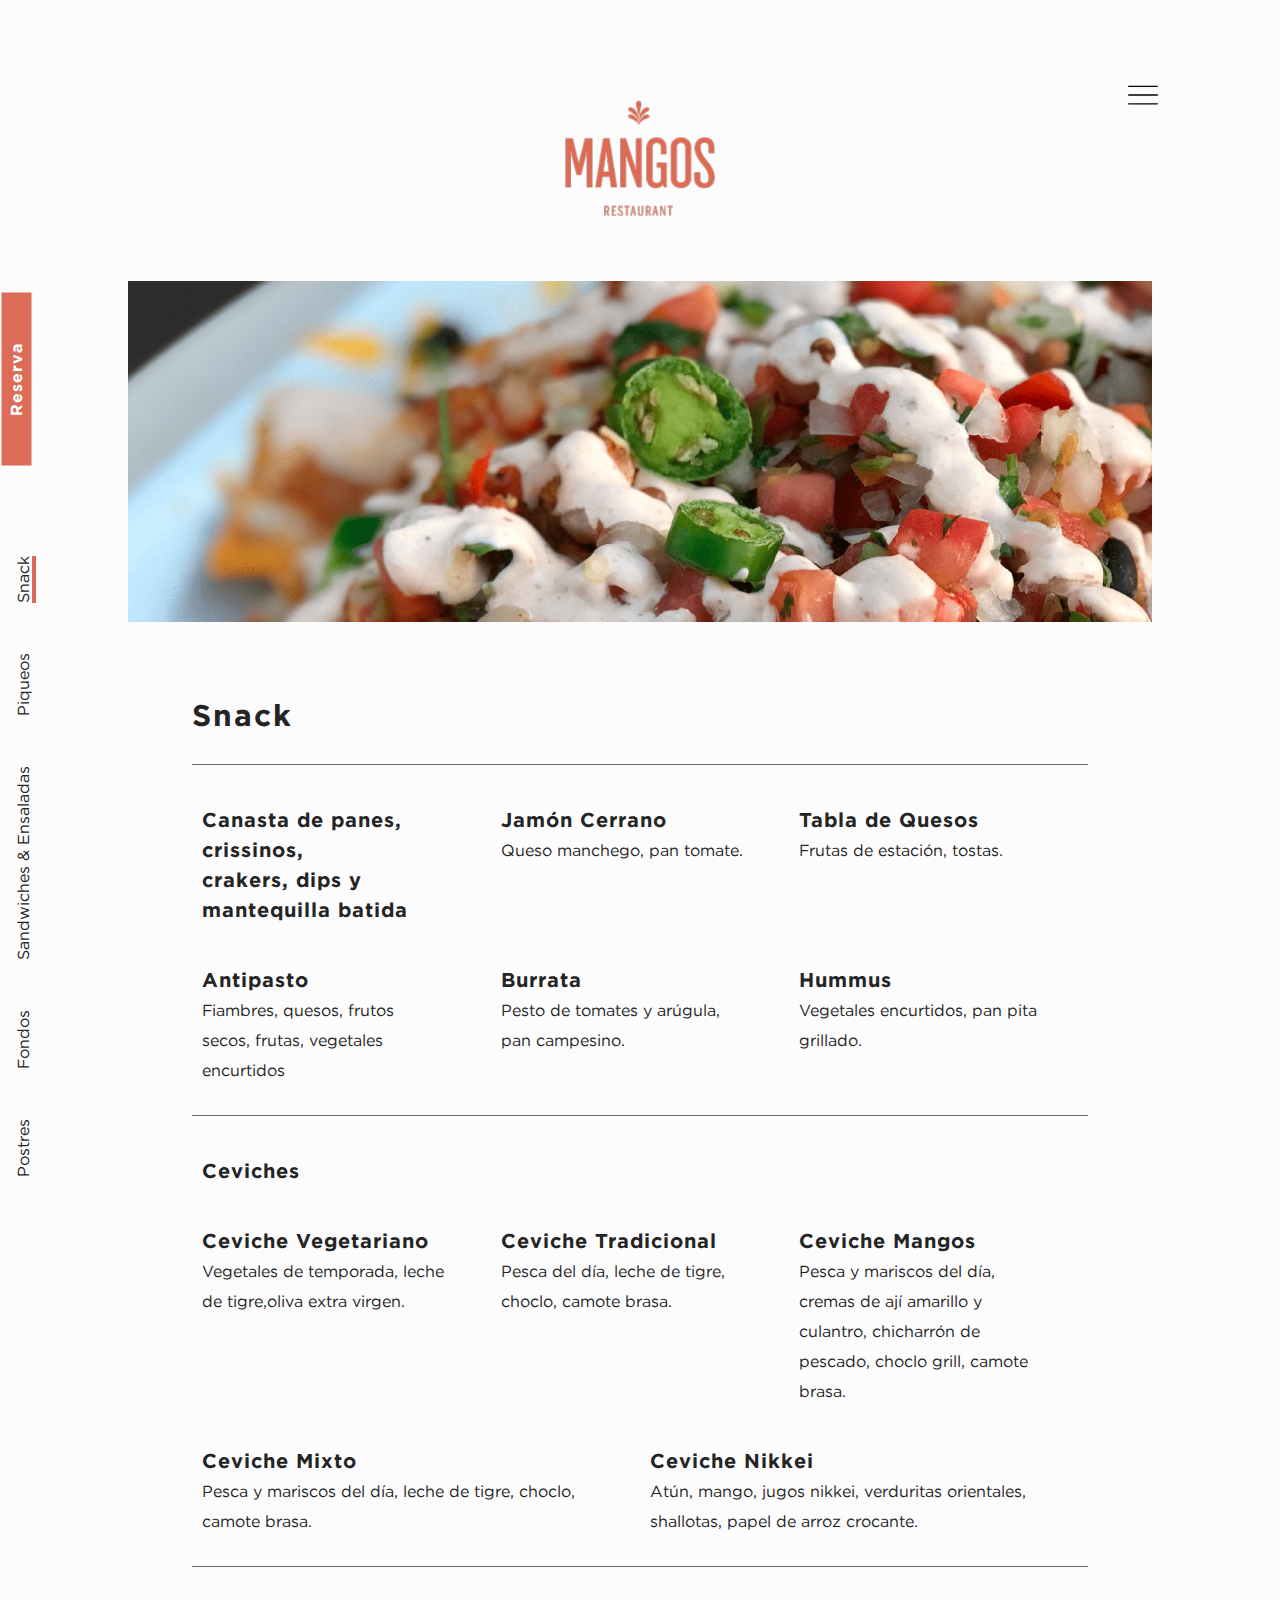
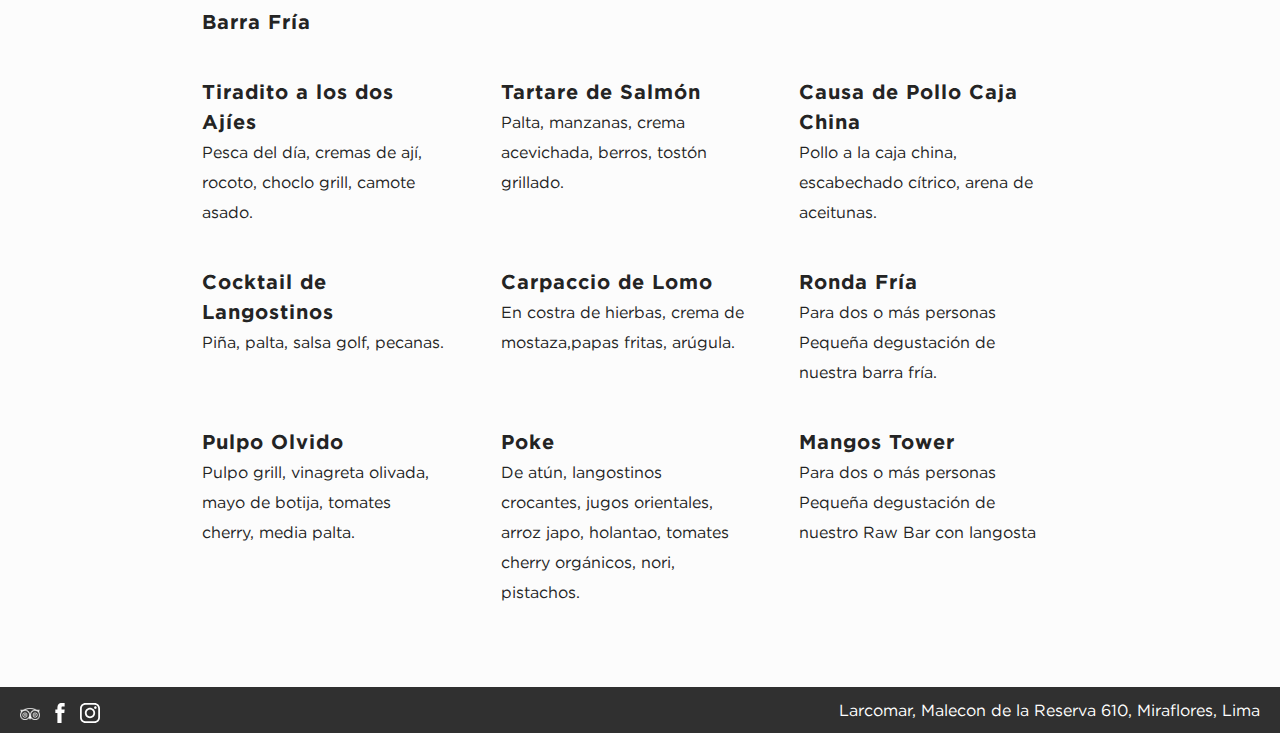
==== commit 5992879d: "cambios de css" ====
--- a/card.html
+++ b/card.html
@@ -10,14 +10,14 @@
 </head>
 
 <body>
-  <div class="loader">
-    <img src="img/isotipo-blanco.png" alt="">
-  </div>
   <header class="header">
     <div class="container__menu">
-      <nav class="menu">
+      <nav class="menu --pages">
+        <span class="menu__lenguage">EN</span>
+        <img class="menu__logo" src="img/logo-blanco.png" alt="">
         <div class="menu__icon menu-botton" id="bottonOpen">
-          <img src="img/menu-black.svg" alt="">
+          <img class="black" src="img/menu-black.svg" alt="">
+          <img class="white" src="img/menu.svg" alt="">
         </div>
         <div class="menu__sidenav" id="sidenav">
           <a class="closebtn" id="bottonClose">&times;</a>
@@ -25,7 +25,9 @@
           <a href="index.html">Home</a>
           <a href="card.html">Carta</a>
           <a href="galery.html">Galería</a>
-          <!-- <a href="reservation.html">Reserva</a> -->
+          <a href="menu-degustacion.html">Menu degustacion</a>
+          <a href="eventos.html">Eventos</a>
+          <a href="#">Reserva</a>
           <a href="contact.html">Contacto</a>
           <a class="language" href="">EN</a>
         </div>
@@ -46,13 +48,26 @@
       <a id="sandwiches">Sandwiches & Ensaladas</a>
       <a id="piqueos">Piqueos</a>
       <a class="actived" id="snack">Snack</a>
-
     </div>
     <section class="card">
+      <div class="menu__card-mobile">
+        <a class="actived" id="snack">Snack</a>
+        <a id="piqueos">Piqueos</a>
+        <a id="fondos">Fondos</a>
+        <a id="sandwiches">Sandw. & Ensa.</a>
+        <a id="postres">Postres</a>
+      </div>
+      <div class="card__container__img">
+        <div class="banner__card">
+          <img class="banner__card__img -active" id="snackImg" src="img/imagen-carta.png" alt="">
+          <img class="banner__card__img" id="piqueosImg" src="img/banner2-popular.png" alt="">
+          <img class="banner__card__img" id="sandwichesImg" src="img/imagen-carta.png" alt="">
+          <img class="banner__card__img" id="fondosImg" src="img/banner2-popular.png" alt="">
+          <img class="banner__card__img" id="postresImg" src="img/imagen-carta.png" alt="">
+        </div>
+      </div>
       <div class="card__container ">
-        <div class="banner__card">
-          <img src="img/imagen-carta.png" alt="">
-        </div>
+
 
         <div class="card__content -active" id="snackContent">
           <div class="card__content-title">
@@ -486,6 +501,9 @@
       </div>
     </section>
 
+    <section class="btn-card-reservation">
+      <div class="btn-card-reservation__reservation"><a href="">Reserva</a></div>
+    </section>
   </main>
 
   <footer class="footer">
@@ -508,6 +526,7 @@
   </footer>
 
   <script src="js/jquery-3.2.1.min.js"></script>
+  <script src="js/slick/slick.min.js"></script>
   <script src="js/main.js"></script>
 </body>
 
--- a/css/style.css
+++ b/css/style.css
@@ -12,9 +12,24 @@
   font-family: "ufonts.com_gotham-book";
   src: url("../fonts/ufonts.com_gotham-book.ttf");
 }
+@font-face {
+  font-family: "Gotham-Medium";
+  src: url("../fonts/Gotham-Medium.otf");
+}
+@font-face {
+  font-family: "Gotham--Bold";
+  src: url("../fonts/Gotham-Bold.otf");
+}
+@font-face {
+  font-family: "Gotham-Book-Regular";
+  src: url("../fonts/Gotham-Book-Regular.otf");
+}
 :root {
-  --gothamBold: "Gotham-Bold";
-  --gothamBook: "ufonts.com_gotham-book";
+  --gothamMedium: "Gotham-Medium";
+  --bebas: "BebasNeueBold";
+  --gothamBold: "Gotham--Bold";
+  --gothamBook: "Gotham-Book-Regular";
+  --M: "MyriadPro-Regular";
   --alternateFont: monospace;
   --fontWeightLight: 300;
   --fontWeightRegular: 400;
@@ -45,6 +60,7 @@
   --max-width: 1200px;
   --header-height: 5rem;
   --textColor: var(--black);
+  --colorGold: #987f60;
 }
 
 /* ********** Variables ********** */
@@ -57,6 +73,7 @@
   line-height: var(--line-height);
   color: var(--text-color);
   background-color: #fcfcfc;
+  overflow-x: hidden;
 }
 
 *,
@@ -118,6 +135,10 @@
 
 .u-none {
   display: none;
+}
+
+.text-center {
+  text-align: center;
 }
 
 .u-btn, .Form input[type=submit], .Sign-btn {
@@ -178,6 +199,19 @@
     opacity: 1;
   }
 }
+.color-gold {
+  color: var(--colorGold) !important;
+}
+
+.bg-gold {
+  background-color: var(--colorGold) !important;
+}
+
+.font-medium {
+  font-family: var(--gothamMedium) !important;
+  font-weight: bold !important;
+}
+
 .Home .fa-trash {
   display: none;
 }
@@ -393,7 +427,7 @@
 }
 
 .container__menu {
-  width: 95%;
+  width: 100%;
   position: absolute;
 }
 .container__one {
@@ -485,10 +519,12 @@
 .banner__home {
   width: 100%;
   height: 300px;
+  margin-top: 153px;
 }
 @media screen and (min-width: 45em) {
   .banner__home {
     height: 100vh;
+    margin-top: 0;
   }
 }
 .banner__home img {
@@ -504,30 +540,221 @@
   position: absolute;
   top: 18%;
   left: 50%;
+  display: none;
   transform: translate(-50%, -50%);
 }
 @media screen and (min-width: 45em) {
   .banner__home__logo {
-    top: 50%;
+    top: 30%;
+    display: block;
   }
 }
 .banner__home__logo img {
-  width: 220px;
+  width: 100px;
   height: auto;
+}
+@media screen and (min-width: 45em) {
+  .banner__home__logo img {
+    width: 220px;
+  }
+}
+.banner__home__btn-play {
+  cursor: pointer;
+  border: none;
+  margin: 0;
+  padding: 0;
+  width: auto;
+  overflow: visible;
+  background: transparent;
+  /* inherit font & color from ancestor */
+  color: inherit;
+  font: inherit;
+  /* Normalize `line-height`. Cannot be changed from `normal` in Firefox 4+. */
+  line-height: normal;
+  /* Corrects font smoothing for webkit */
+  -webkit-font-smoothing: inherit;
+  -moz-osx-font-smoothing: inherit;
+  /* Corrects inability to style clickable `input` types in iOS */
+  -webkit-appearance: none;
+  position: absolute;
+  top: 40%;
+  left: 50%;
+  transform: translate(-50%, -50%);
+}
+@media screen and (min-width: 45em) {
+  .banner__home__btn-play {
+    top: 60%;
+  }
+}
+.banner__home__btn-play img {
+  width: 50px;
+  height: auto;
+}
+@media screen and (min-width: 45em) {
+  .banner__home__btn-play img {
+    width: 120px;
+  }
+}
+.banner__event {
+  width: 100%;
+  height: 300px;
+  display: none;
+}
+@media screen and (min-width: 45em) {
+  .banner__event {
+    height: 90vh;
+    display: block;
+  }
+}
+@media screen and (min-width: 1700px) {
+  .banner__event {
+    height: 810px;
+  }
+}
+.banner__event img {
+  width: 100%;
+  height: 300px;
+}
+@media screen and (min-width: 45em) {
+  .banner__event img {
+    height: 90vh;
+  }
+}
+@media screen and (min-width: 1700px) {
+  .banner__event img {
+    height: 810px;
+  }
+}
+.banner__event__logo {
+  position: absolute;
+  top: 18%;
+  left: 50%;
+  text-align: center;
+  transform: translate(-50%, -50%);
+}
+@media screen and (min-width: 45em) {
+  .banner__event__logo {
+    top: 40%;
+  }
+}
+.banner__event__logo img {
+  width: 171px;
+  height: 131px;
+}
+.banner__event h1 {
+  margin-top: 2.5rem;
+  text-align: center;
+  color: var(--white);
+  font-size: 30px;
+  font-family: var(--gothamBold);
+}
+@media (max-width: 1700px) {
+  .banner__event h1 {
+    font-size: 30px;
+  }
+}
+@media screen and (min-width: 45em) {
+  .banner__event h1 {
+    margin-top: 7rem;
+    font-size: 87px;
+  }
 }
 .banner__card {
   margin-bottom: 75px;
 }
+@media screen and (min-width: 45em) {
+  .banner__card {
+    margin-top: 0;
+    height: auto;
+  }
+}
+.banner__card__img {
+  height: 180px;
+  display: none;
+}
+@media screen and (min-width: 45em) {
+  .banner__card__img {
+    height: auto;
+  }
+}
+.banner__card__img.-active {
+  display: block;
+}
+.banner__card__text {
+  padding: 0 2%;
+  margin-bottom: 2.5rem;
+  position: relative;
+  background-image: url("../img/menu.bg1.png");
+  background-repeat: no-repeat;
+  background-size: 500px 500px;
+  background-position: center left -350px;
+  padding: 0 6%;
+}
+@media screen and (min-width: 45em) {
+  .banner__card__text {
+    background: none;
+    padding: 0;
+  }
+}
+@media screen and (min-width: 64em) {
+  .banner__card__text {
+    margin-bottom: 4.5rem;
+  }
+}
+@media screen and (min-width: 1440px) {
+  .banner__card__text {
+    padding: 0 9%;
+  }
+}
+.banner__card__text h1 {
+  font-weight: 100;
+  letter-spacing: 2px;
+  text-align: center;
+  color: #987f60;
+  margin: 2rem 0;
+  font-size: var(--fontSizeTitle);
+  font-family: var(--gothamBold);
+}
+@media (max-width: 1700px) {
+  .banner__card__text h1 {
+    font-size: 30px;
+  }
+}
+.banner__card__text p {
+  font-family: var(--gothamBold);
+  font-size: var(--fontSizeParagrap);
+  line-height: 40px;
+}
+@media (max-width: 1700px) {
+  .banner__card__text p {
+    font-size: 16px;
+  }
+}
+@media (max-width: 720px) {
+  .banner__card__text p {
+    text-align: center;
+    font-size: 14px;
+  }
+}
+.banner__card__text p b {
+  color: #987f60;
+}
 
 .logo {
   text-align: center;
 }
 .logo.-contact, .logo.-card {
-  padding-top: 130px;
-}
-@media (max-width: 1700px) {
+  display: none;
+}
+@media screen and (min-width: 45em) {
   .logo.-contact, .logo.-card {
+    display: block;
     padding: 100px 0 60px 0;
+  }
+}
+@media screen and (min-width: 1700px) {
+  .logo.-contact, .logo.-card {
+    padding-top: 130px;
   }
 }
 .logo.-contact img, .logo.-card img {
@@ -546,7 +773,7 @@
   color: var(--white);
   position: absolute;
   top: 600px;
-  left: -78px;
+  left: -86px;
   padding: 5px 60px 6px;
   font-family: var(--gothamBold);
   font-size: var(--fontSizeParagrap);
@@ -566,6 +793,16 @@
     top: 330px;
   }
 }
+@media (max-width: 1920px) {
+  .btn__reservation {
+    left: -78px;
+  }
+}
+@media (max-width: 1913px) {
+  .btn__reservation {
+    left: -86px;
+  }
+}
 @media (max-width: 1700px) {
   .btn__reservation {
     font-size: 16px;
@@ -576,19 +813,31 @@
 }
 @media (max-width: 720px) {
   .btn__reservation {
-    padding: 5px 30px 6px;
-    left: -50px;
-    top: 20%;
+    display: none;
   }
 }
 .btn__reservation.-card {
-  top: 398px;
-  left: -76px;
-  padding: 5px 60px 10px;
-}
-@media (max-width: 1700px) {
+  top: 364px;
+  left: -50px;
+}
+@media (min-width: 720px) {
+  .btn__reservation.-card {
+    left: -70px;
+  }
+}
+@media (min-width: 1700px) {
   .btn__reservation.-card {
     top: 362px;
+    left: -87px;
+  }
+}
+@media (min-width: 1913px) {
+  .btn__reservation.-card {
+    left: -83px;
+  }
+}
+@media (min-width: 1920px) {
+  .btn__reservation.-card {
     left: -78px;
   }
 }
@@ -631,6 +880,14 @@
     top: 330px;
   }
 }
+.btn__card.-card {
+  top: 375px;
+}
+@media (max-width: 1700px) {
+  .btn__card.-card {
+    top: 362px;
+  }
+}
 .btn__card.-galery {
   top: 486.5px;
 }
@@ -654,9 +911,7 @@
 }
 @media (max-width: 720px) {
   .btn__card {
-    padding: 5px 22px;
-    right: -49px;
-    top: 20%;
+    display: none;
   }
 }
 .btn__reservation-submit {
@@ -802,12 +1057,108 @@
 
 .menu {
   display: flex;
-  justify-content: flex-end;
-  padding-top: 70px;
-}
-@media (max-width: 780px) {
+  justify-content: space-around;
+  padding: 30px 0;
+  align-items: center;
+  background-color: var(--mainColor);
+}
+.menu.--degustacion {
+  background-color: #987f60;
+}
+@media screen and (min-width: 45em) {
+  .menu.--degustacion {
+    background-color: transparent;
+  }
+}
+.menu.--degustacion .black {
+  display: none;
+}
+@media screen and (min-width: 45em) {
+  .menu.--degustacion .black {
+    display: block;
+  }
+}
+.menu.--degustacion .white {
+  display: block;
+}
+@media screen and (min-width: 45em) {
+  .menu.--degustacion .white {
+    display: none;
+  }
+}
+.menu.--pages .black {
+  display: none;
+}
+@media screen and (min-width: 45em) {
+  .menu.--pages .black {
+    display: block;
+  }
+}
+.menu.--pages .white {
+  display: block;
+}
+@media screen and (min-width: 45em) {
+  .menu.--pages .white {
+    display: none;
+  }
+}
+@media screen and (min-width: 45em) {
   .menu {
-    padding-top: 50px;
+    padding-top: 70px;
+    background-color: transparent;
+    justify-content: flex-end;
+    padding-right: 3rem;
+  }
+}
+.menu__lenguage {
+  color: var(--white);
+  align-self: flex-start;
+  margin-top: 10px;
+  font-family: var(--gothamBold);
+  font-size: 25px;
+}
+@media screen and (min-width: 45em) {
+  .menu__lenguage {
+    display: none;
+  }
+}
+.menu__logo {
+  width: 120px;
+}
+@media screen and (min-width: 45em) {
+  .menu__logo {
+    display: none;
+  }
+}
+.menu__icon {
+  align-self: flex-start;
+  cursor: pointer;
+  z-index: 9999;
+  margin-top: 10px;
+}
+@media screen and (min-width: 45em) {
+  .menu__icon {
+    margin-right: 4%;
+  }
+}
+@media screen and (min-width: 64em) {
+  .menu__icon {
+    margin-right: 5%;
+  }
+}
+@media screen and (min-width: 75em) {
+  .menu__icon {
+    margin-right: 6%;
+  }
+}
+@media screen and (min-width: 1700px) {
+  .menu__icon {
+    margin-right: 6.8%;
+  }
+}
+@media screen and (min-width: 2000px) {
+  .menu__icon {
+    margin-right: 17.8%;
   }
 }
 .menu__icon img {
@@ -844,21 +1195,22 @@
 }
 @media (max-width: 1024px) {
   .menu__sidenav.-active {
-    width: 100%;
+    width: 60%;
   }
 }
 .menu__sidenav a {
-  padding-bottom: 2em;
   text-decoration: none;
   font-size: var(--fontSizeSubTitle);
   font-family: var(--gothamBook);
   color: var(--white);
   display: block;
   transition: 0.3s;
-}
-@media (max-width: 1700px) {
+  text-align: center;
+  padding-bottom: 46px;
+}
+@media (max-width: 720px) {
   .menu__sidenav a {
-    padding-bottom: 35px;
+    padding-bottom: 2em;
   }
 }
 .menu__sidenav a:hover {
@@ -885,11 +1237,17 @@
 }
 .menu__sidenav .closebtn {
   position: absolute;
-  top: 45px;
-  right: 60px;
+  top: 20px;
+  right: 15px;
   font-size: 50px;
   margin-left: 50px;
   cursor: pointer;
+}
+@media screen and (min-width: 45em) {
+  .menu__sidenav .closebtn {
+    top: 45px;
+    right: 60px;
+  }
 }
 .menu__card {
   position: absolute;
@@ -911,12 +1269,77 @@
     top: 880px;
   }
 }
+@media (max-width: 720px) {
+  .menu__card {
+    display: none;
+  }
+}
 .menu__card .actived {
   border-bottom: 4px solid var(--secondColor);
 }
 .menu__card a {
   margin-left: 45px;
   cursor: pointer;
+}
+.menu__card.--degustacion .actived {
+  border-bottom: 4px solid var(--colorGold);
+}
+.menu__card-mobile {
+  margin-top: 153px;
+  font-family: var(--gothamMedium);
+  font-size: var(--fontSizeParagrap);
+  z-index: 9999;
+  display: flex;
+  align-items: center;
+  justify-content: space-between;
+  width: 85%;
+  flex-wrap: wrap;
+  padding: 15px 0 10px 0;
+  font-size: 14px;
+}
+@media screen and (min-width: 45em) {
+  .menu__card-mobile {
+    display: none;
+  }
+}
+.menu__card-mobile .actived {
+  border-bottom: 4px solid var(--secondColor);
+  font-weight: bold;
+}
+.menu__card-mobile a {
+  padding: 0 5px;
+  cursor: pointer;
+}
+.menu__card-mobile.--degustacion .actived {
+  border-bottom: 4px solid var(--colorGold);
+}
+
+.slider__home {
+  max-width: 794px;
+}
+.slider__snack-degustacion .slick-initialized .slick-slide, .slider__piqueos-degustacion .slick-initialized .slick-slide, .slider__sandwiches-degustacion .slick-initialized .slick-slide, .slider__fondos-degustacion .slick-initialized .slick-slide, .slider__postres-degustacion .slick-initialized .slick-slide {
+  width: 100%;
+}
+.slider__snack-degustacion .slick-prev::before, .slider__piqueos-degustacion .slick-prev::before, .slider__sandwiches-degustacion .slick-prev::before, .slider__fondos-degustacion .slick-prev::before, .slider__postres-degustacion .slick-prev::before {
+  content: "";
+  background-image: url("../img/prev-arrow.svg");
+  background-size: cover;
+  height: 55px;
+  width: 55px;
+  position: absolute;
+}
+.slider__snack-degustacion .slick-prev, .slider__piqueos-degustacion .slick-prev, .slider__sandwiches-degustacion .slick-prev, .slider__fondos-degustacion .slick-prev, .slider__postres-degustacion .slick-prev {
+  left: 25px;
+  top: 46.5%;
+  z-index: 9999;
+}
+.slider__snack-degustacion .slide img, .slider__piqueos-degustacion .slide img, .slider__sandwiches-degustacion .slide img, .slider__fondos-degustacion .slide img, .slider__postres-degustacion .slide img {
+  width: 100%;
+}
+@media screen and (min-width: 64em) {
+  .slider__snack-degustacion .slide img, .slider__piqueos-degustacion .slide img, .slider__sandwiches-degustacion .slide img, .slider__fondos-degustacion .slide img, .slider__postres-degustacion .slide img {
+    height: 1250px;
+  }
 }
 
 .slick-prev:after {
@@ -938,7 +1361,8 @@
   top: 46.5%;
 }
 
-.slick-prev::before, .slick-next::before {
+.slick-prev::before,
+.slick-next::before {
   font-size: 55px;
   line-height: 1;
   opacity: 0.75;
@@ -974,6 +1398,10 @@
   font-family: var(--gothamBook);
   font-size: var(--fontSizeParagrap);
   height: 80px;
+  position: relative;
+}
+.footer.--degustacion {
+  background-color: rgba(48, 48, 48, 0.9);
 }
 @media (max-width: 1700px) {
   .footer {
@@ -1003,6 +1431,43 @@
   .footer__redes-sociale ul li img {
     width: 30px;
   }
+}
+
+.btn-card-reservation {
+  display: flex;
+  text-align: center;
+}
+.btn-card-reservation.--degustacion {
+  margin-top: 163px;
+}
+@media screen and (min-width: 45em) {
+  .btn-card-reservation {
+    display: none;
+  }
+}
+.btn-card-reservation__reservation {
+  padding: 1rem;
+  flex: 1;
+  z-index: 999;
+  background-color: var(--secondColor);
+  color: var(--white);
+  font-family: var(--gothamBold);
+  font-size: var(--fontSizeParagrap);
+}
+.btn-card-reservation__reservation.--degustacion {
+  background-color: #987f60;
+}
+.btn-card-reservation__card {
+  padding: 1rem;
+  flex: 1;
+  z-index: 999;
+  background-color: #e88877;
+  color: var(--white);
+  font-family: var(--gothamBold);
+  font-size: var(--fontSizeParagrap);
+}
+.btn-card-reservation__card.--degustacion {
+  background-color: #a78f72;
 }
 
 .Form {
@@ -1155,15 +1620,20 @@
     padding: 50px 70px;
   }
 }
-@media (max-width: 780px) {
+@media (max-width: 768px) {
   .home__description {
     padding: 30px;
+    flex-direction: column;
   }
 }
 .home__description__title {
   display: flex;
   flex: 1;
-  padding-left: 30px;
+}
+@media screen and (min-width: 45em) {
+  .home__description__title {
+    padding-left: 30px;
+  }
 }
 .home__description__title img {
   width: 40px;
@@ -1183,6 +1653,13 @@
     margin-right: 10px;
   }
 }
+@media (max-width: 768px) {
+  .home__description__title img {
+    padding-top: 0px;
+    margin-right: 10px;
+    display: none;
+  }
+}
 .home__description__title h1 {
   text-align: left;
   font-family: var(--gothamBold);
@@ -1211,6 +1688,12 @@
     padding-right: 45px;
   }
 }
+@media (max-width: 720px) {
+  .home__description__title h1 {
+    padding-left: 5rem;
+    padding-right: 5rem;
+  }
+}
 .home__description__text {
   text-align: center;
   font-family: var(--gothamBook);
@@ -1219,6 +1702,7 @@
 @media (max-width: 1700px) {
   .home__description__text {
     font-size: 16px;
+    line-height: 33px;
   }
 }
 @media screen and (min-width: 45em) {
@@ -1241,9 +1725,18 @@
   align-items: center;
   flex-wrap: wrap;
 }
+@media screen and (min-width: 1700px) {
+  .home__food .container__one {
+    align-items: flex-start;
+  }
+}
 .home__food__slider {
   width: 100%;
   margin-bottom: 40px;
+}
+.home__food__slider img {
+  max-width: 794px;
+  max-height: 668px;
 }
 @media screen and (min-width: 64em) {
   .home__food__slider {
@@ -1253,33 +1746,60 @@
 }
 .home__food__description {
   padding-left: 65px;
+  margin-top: 92px;
+}
+@media (max-width: 1700px) {
+  .home__food__description {
+    margin-top: 0;
+  }
 }
 @media (max-width: 1240px) {
   .home__food__description {
     padding-left: 25px;
+    width: 50%;
   }
 }
 @media (max-width: 1024px) {
   .home__food__description {
-    padding-left: 0;
+    padding: 0;
+  }
+}
+.home__food__description__title {
+  display: flex;
+  flex-direction: column;
+  align-items: center;
+}
+@media screen and (min-width: 45em) {
+  .home__food__description__title {
+    display: block;
   }
 }
 .home__food__description__title h1 {
-  text-align: left;
-  width: 72%;
-  font-size: var(--fontSizeTitle);
+  font-size: 25px;
+  text-align: center;
   font-family: var(--gothamBold);
 }
-@media (max-width: 1700px) {
+@media screen and (min-width: 45em) {
   .home__food__description__title h1 {
+    text-align: left;
     font-size: 30px;
   }
 }
+@media screen and (min-width: 75em) {
+  .home__food__description__title h1 {
+    font-size: var(--fontSizeTitle);
+  }
+}
+@media screen and (min-width: 1400px) {
+  .home__food__description__title h1 {
+    width: 72%;
+  }
+}
 .home__food__description__title .border-orange {
-  margin: 20px 0 50px 0;
+  margin: 20px 0 112px 0;
   color: var(--secondColor);
   width: 15%;
-  height: 2px;
+  height: 4px;
   border: none;
   background: var(--secondColor);
 }
@@ -1288,19 +1808,45 @@
     margin-bottom: 30px;
   }
 }
+@media (max-width: 1300px) {
+  .home__food__description__title .border-orange {
+    margin: 20px 0 50px 0;
+  }
+}
+.home__food__description__text {
+  display: flex;
+  justify-content: center;
+  flex-direction: column;
+  align-items: center;
+}
+@media screen and (min-width: 45em) {
+  .home__food__description__text {
+    display: block;
+  }
+}
 .home__food__description__text p {
   font-weight: bold;
   margin-bottom: 15px;
-  font-size: var(--fontSizeSubTitle);
   font-family: var(--gothamBold);
-}
-@media (max-width: 1700px) {
+  font-size: 25px;
+  text-align: center;
+  font-family: var(--gothamBold);
+}
+@media screen and (min-width: 45em) {
   .home__food__description__text p {
+    text-align: left;
     font-size: 30px;
+    margin-bottom: 32px;
   }
 }
 .home__food__description__text__hour {
   font-family: var(--gothamBook);
+  text-align: center;
+}
+@media screen and (min-width: 45em) {
+  .home__food__description__text__hour {
+    text-align: left;
+  }
 }
 .home__food__description__text__hour span {
   display: block;
@@ -1322,6 +1868,17 @@
   }
 }
 
+#food-2,
+#food-3 {
+  display: none;
+}
+
+.video-home {
+  object-fit: cover;
+  width: 100%;
+  height: 100%;
+}
+
 .contact {
   margin-bottom: 90px;
   display: flex;
@@ -1343,6 +1900,11 @@
 @media (max-width: 1024px) {
   .contact__map {
     width: 100%;
+  }
+}
+@media (max-width: 724px) {
+  .contact__map {
+    margin-top: 200px;
   }
 }
 .contact__map iframe {
@@ -1373,42 +1935,49 @@
 .contact__information {
   padding-left: 65px;
 }
-@media (max-width: 1700px) {
-  .contact__information {
-    padding-left: 45px;
-  }
-}
-@media (max-width: 1280px) {
+@media (max-width: 1240px) {
   .contact__information {
     padding-left: 25px;
   }
 }
 @media (max-width: 1024px) {
   .contact__information {
-    padding-left: 0;
+    padding: 0;
+    width: 100%;
+  }
+}
+.contact__information__title {
+  display: flex;
+  flex-direction: column;
+  align-items: center;
+}
+@media screen and (min-width: 45em) {
+  .contact__information__title {
+    display: block;
   }
 }
 .contact__information__title h1 {
-  text-align: left;
-  width: 72%;
+  font-size: 25px;
+  text-align: center;
   font-family: var(--gothamBold);
-  font-size: var(--fontSizeTitle);
-}
-@media (max-width: 1700px) {
+}
+@media screen and (min-width: 45em) {
   .contact__information__title h1 {
-    font-size: 35px;
-  }
-}
-@media (max-width: 1024px) {
+    text-align: left;
+    width: 72%;
+    font-size: 30px;
+  }
+}
+@media screen and (min-width: 75em) {
   .contact__information__title h1 {
-    font-size: 25px;
+    font-size: var(--fontSizeTitle);
   }
 }
 .contact__information__title .border-orange {
   margin: 20px 0 50px 0;
   color: var(--secondColor);
   width: 15%;
-  height: 2px;
+  height: 4px;
   border: none;
   background: var(--secondColor);
 }
@@ -1422,24 +1991,65 @@
 }
 @media (max-width: 1024px) {
   .contact__information__direction.-one {
-    margin-bottom: 30px;
+    margin-bottom: 15px;
+    text-align: center;
   }
 }
 .contact__information__direction h2 {
-  font-weight: bold;
-  font-weight: bold;
-  margin-bottom: 15px;
-  font-size: var(--fontSizeSubTitle);
+  font-size: 25px;
+  text-align: center;
   font-family: var(--gothamBold);
 }
-@media (max-width: 1700px) {
+@media screen and (min-width: 45em) {
   .contact__information__direction h2 {
+    text-align: left;
+    width: 72%;
     font-size: 30px;
+    margin-bottom: 15px;
+  }
+}
+@media screen and (min-width: 75em) {
+  .contact__information__direction h2 {
+    font-size: var(--fontSizeSubTitle);
   }
 }
 .contact__information__direction p {
+  text-align: center;
   margin-bottom: 10px;
   font-family: var(--gothamBook);
+  font-size: 14px;
+}
+@media screen and (min-width: 75em) {
+  .contact__information__direction p {
+    font-size: 16px;
+    text-align: left;
+  }
+}
+.contact__information__direction .p-one {
+  display: none;
+}
+@media screen and (min-width: 64em) {
+  .contact__information__direction .p-one {
+    display: block;
+  }
+}
+.contact__information__direction .bold {
+  font-weight: bold;
+  font-family: var(--gothamBold);
+}
+@media screen and (min-width: 64em) {
+  .contact__information__direction .bold {
+    font-weight: normal;
+    font-family: var(--gothamBook);
+  }
+}
+.contact__information__direction .hours-title {
+  display: none;
+}
+@media screen and (min-width: 64em) {
+  .contact__information__direction .hours-title {
+    display: block;
+  }
 }
 .contact__information__direction__hour span {
   display: block;
@@ -1695,17 +2305,67 @@
   display: flex;
   justify-content: center;
   align-content: center;
+  flex-direction: column;
+  align-items: center;
+}
+@media screen and (min-width: 64em) {
+  .card {
+    margin-bottom: 5rem;
+  }
 }
 .card__container {
-  width: 80%;
+  width: 100%;
+}
+@media screen and (min-width: 45em) {
+  .card__container {
+    width: 70%;
+  }
+}
+@media screen and (min-width: 1900px) {
+  .card__container {
+    width: 100%;
+    max-width: 1311px;
+  }
+}
+.card__container__img {
+  width: 100%;
+}
+@media screen and (min-width: 45em) {
+  .card__container__img {
+    width: 80%;
+  }
+}
+@media screen and (min-width: 1900px) {
+  .card__container__img {
+    width: 100%;
+    max-width: 1562px;
+  }
+}
+.card__container-text {
+  width: 100%;
+}
+@media screen and (min-width: 45em) {
+  .card__container-text {
+    width: 80%;
+  }
 }
 .card__content {
   display: none;
-  padding: 0 8%;
   flex-direction: column;
 }
 .card__content.-active {
   display: block;
+  padding: 0 9%;
+}
+@media screen and (min-width: 45em) {
+  .card__content.-active {
+    padding: 0;
+  }
+}
+@media screen and (min-width: 45em) {
+  .card__content {
+    padding: 0 8%;
+  }
 }
 .card__content-border {
   color: #686868;
@@ -1717,11 +2377,16 @@
 .card__content-title h2 {
   font-size: var(--fontSizeSubTitle);
   font-family: var(--gothamBold);
+  font-weight: 100;
+  letter-spacing: 2px;
 }
 @media (max-width: 1700px) {
   .card__content-title h2 {
     font-size: 30px;
   }
+}
+.card__content-title.--degustacion {
+  margin-top: 2.5rem;
 }
 .card__content-row {
   display: flex;
@@ -1730,9 +2395,14 @@
   flex-wrap: wrap;
 }
 .card__content__text {
-  margin-right: 5%;
-  flex: 1;
+  margin: 0 10px;
   margin-top: 40px;
+}
+@media screen and (min-width: 45em) {
+  .card__content__text {
+    flex: 1;
+    margin-right: 5%;
+  }
 }
 .card__content__text img {
   width: 50px;
@@ -1746,11 +2416,7 @@
 .card__content__text-title {
   font-family: var(--gothamBold);
   font-size: var(--fontSizeParagrap);
-}
-@media (max-width: 1700px) {
-  .card__content__text-title {
-    font-size: 16px;
-  }
+  letter-spacing: 1px;
 }
 .card__content__text-description {
   font-family: var(--gothamBook);
@@ -1764,6 +2430,30 @@
 .card__content__text-title, .card__content__text-description {
   line-height: 30px;
 }
+.card__content__text.--degustacion {
+  margin-top: 30px;
+}
+.card__content .row {
+  display: flex;
+  flex-direction: row;
+  padding: 0;
+}
+.card__content__slider {
+  flex: 3;
+}
+.card__content__slider {
+  flex: 3;
+}
+.card__content__column {
+  flex: 1;
+}
+.card #snackContentDegustacion,
+.card #piqueosContentDegustacion,
+.card #sandwichesContentDegustacion,
+.card #fondosContentDegustacion,
+.card #postresContentDegustacion {
+  padding: 0;
+}
 
 .galery {
   display: flex;
@@ -1782,6 +2472,12 @@
 @media (max-width: 1280px) {
   .galery__container {
     width: 80%;
+  }
+}
+@media (max-width: 720px) {
+  .galery__container {
+    width: 100%;
+    margin-top: 153px;
   }
 }
 
@@ -1862,8 +2558,8 @@
 @media (max-width: 720px) {
   .prev img,
 .next img {
-    width: 20px;
-    max-width: 20px;
+    width: 30px;
+    max-width: 30px;
   }
 }
 @media (max-width: 1024px) {
@@ -1885,11 +2581,21 @@
 
 /* Position the "next button" to the right */
 .next {
-  padding: 20px;
+  padding: 22px 20px;
+}
+@media (max-width: 720px) {
+  .next {
+    padding: 0 10px 0 0;
+  }
 }
 
 .prev {
   padding: 20px;
+}
+@media (max-width: 720px) {
+  .prev {
+    padding: 0 0 0 10px;
+  }
 }
 
 /* On hover, add a black background color with a little bit see-through */
@@ -1944,7 +2650,8 @@
 /* Six columns side by side */
 .column {
   margin: 10px;
-  height: 200px;
+  height: 191px;
+  max-width: 191px;
 }
 @media (max-width: 1400px) {
   .column {
@@ -1971,4 +2678,508 @@
   opacity: 1;
 }
 
+.menu-degustacion {
+  background-color: #ecebea;
+  position: relative;
+}
+.menu-degustacion__bg-one-movil {
+  position: absolute;
+  top: 0px;
+  width: 500px;
+  height: 500px;
+  left: -300px;
+  background-image: url("../img/menu.bg1.png");
+  background-repeat: no-repeat;
+  background-size: 100%;
+  transform: rotate(45deg);
+}
+@media screen and (min-width: 37.5em) {
+  .menu-degustacion__bg-one-movil {
+    top: -155px;
+    width: 350px;
+    height: 350px;
+    left: -55px;
+    display: none;
+  }
+}
+@media screen and (min-width: 45em) {
+  .menu-degustacion__bg-one-movil {
+    top: -175px;
+    width: 400px;
+    height: 400px;
+    left: -64px;
+  }
+}
+@media screen and (min-width: 64em) {
+  .menu-degustacion__bg-one-movil {
+    top: -217px;
+    width: 500px;
+    height: 500px;
+    left: -80px;
+  }
+}
+@media screen and (min-width: 75em) {
+  .menu-degustacion__bg-one-movil {
+    width: 542px;
+    height: 542px;
+    top: -235px;
+    left: -90px;
+  }
+}
+@media screen and (min-width: 1700px) {
+  .menu-degustacion__bg-one-movil {
+    width: 842px;
+    height: 842px;
+    top: -370px;
+    left: -145px;
+  }
+}
+.menu-degustacion__bg-one {
+  display: none;
+  position: absolute;
+  top: -100px;
+  width: 235px;
+  height: 235px;
+  left: -37px;
+  background-image: url("../img/menu.bg1.png");
+  background-repeat: no-repeat;
+  background-size: 100%;
+}
+@media screen and (min-width: 37.5em) {
+  .menu-degustacion__bg-one {
+    top: -155px;
+    width: 350px;
+    height: 350px;
+    left: -55px;
+    display: block;
+  }
+}
+@media screen and (min-width: 45em) {
+  .menu-degustacion__bg-one {
+    top: -175px;
+    width: 400px;
+    height: 400px;
+    left: -64px;
+  }
+}
+@media screen and (min-width: 64em) {
+  .menu-degustacion__bg-one {
+    top: -217px;
+    width: 500px;
+    height: 500px;
+    left: -80px;
+  }
+}
+@media screen and (min-width: 75em) {
+  .menu-degustacion__bg-one {
+    width: 542px;
+    height: 542px;
+    top: -235px;
+    left: -90px;
+  }
+}
+@media screen and (min-width: 1700px) {
+  .menu-degustacion__bg-one {
+    width: 842px;
+    height: 842px;
+    top: -370px;
+    left: -145px;
+  }
+}
+.menu-degustacion__bg-two {
+  display: none;
+  position: absolute;
+  top: 2px;
+  right: -220px;
+  width: 336px;
+  height: 336px;
+  background-image: url("../img/mg-bg-2.png");
+  background-repeat: no-repeat;
+  background-size: 100%;
+}
+@media screen and (min-width: 45em) {
+  .menu-degustacion__bg-two {
+    display: block;
+    top: -53px;
+    width: 436px;
+    height: 436px;
+    right: -315px;
+  }
+}
+@media screen and (min-width: 64em) {
+  .menu-degustacion__bg-two {
+    top: -70px;
+    width: 536px;
+    height: 536px;
+    right: -395px;
+  }
+}
+@media screen and (min-width: 75em) {
+  .menu-degustacion__bg-two {
+    top: -70px;
+    width: 536px;
+    height: 536px;
+    right: -418px;
+  }
+}
+@media screen and (min-width: 75em) {
+  .menu-degustacion__bg-two {
+    top: -70px;
+    width: 536px;
+    height: 536px;
+    right: -418px;
+  }
+}
+@media screen and (min-width: 1440px) {
+  .menu-degustacion__bg-two {
+    top: -85px;
+    width: 650px;
+    height: 650px;
+    right: -500px;
+  }
+}
+@media screen and (min-width: 1700px) {
+  .menu-degustacion__bg-two {
+    right: -540px;
+  }
+}
+.menu-degustacion__bg-three {
+  position: absolute;
+  bottom: 0px;
+  right: -150px;
+  width: 460px;
+  height: 294px;
+  background-image: url("../img/mg-bg-three.png");
+  background-repeat: no-repeat;
+  background-size: 100%;
+}
+@media screen and (min-width: 45em) {
+  .menu-degustacion__bg-three {
+    right: -261px;
+    width: 600px;
+    height: 410px;
+    display: block;
+  }
+}
+@media screen and (min-width: 64em) {
+  .menu-degustacion__bg-three {
+    right: -306px;
+    width: 700px;
+    height: 470px;
+  }
+}
+@media screen and (min-width: 75em) {
+  .menu-degustacion__bg-three {
+    right: -454px;
+    width: 1027px;
+    height: 673px;
+  }
+}
+@media screen and (min-width: 1700PX) {
+  .menu-degustacion__bg-three {
+    right: -453px;
+    width: 1027px;
+    height: 703px;
+  }
+}
+
+.event {
+  padding-top: 153px;
+}
+@media screen and (min-width: 45em) {
+  .event {
+    padding-top: 0;
+  }
+}
+.event__text {
+  display: flex;
+  justify-content: center;
+  margin-top: 1.5rem;
+  margin-bottom: 3rem;
+}
+@media screen and (min-width: 45em) {
+  .event__text {
+    margin-top: 4.5rem;
+    margin-bottom: 8rem;
+  }
+}
+.event__text .container {
+  max-width: 85%;
+}
+@media screen and (min-width: 45em) {
+  .event__text .container {
+    max-width: 60%;
+  }
+}
+.event__text p {
+  text-align: center;
+  line-height: 30px;
+  font-weight: 500;
+  font-family: var(--gothamBook);
+  font-size: var(--fontSizeParagrap);
+}
+@media (max-width: 1700px) {
+  .event__text p {
+    font-size: 16px;
+  }
+}
+.event__event-description {
+  display: flex;
+  flex-direction: column;
+  align-content: center;
+  justify-content: center;
+  align-items: center;
+}
+.event__event-description .container__one {
+  width: 90%;
+}
+.event__event-description .row-flex {
+  display: flex;
+  justify-content: space-between;
+  align-content: center;
+  align-items: center;
+  margin-bottom: 2.5rem;
+}
+@media screen and (min-width: 45em) {
+  .event__event-description .row-flex {
+    margin-bottom: 4.5rem;
+  }
+}
+.event__event-description .row-flex img {
+  width: 30px;
+}
+@media screen and (min-width: 45em) {
+  .event__event-description .row-flex img {
+    width: 45px;
+  }
+}
+.event__event-description .row-flex.--one {
+  margin-bottom: 1rem;
+}
+.event__event-description__title {
+  text-align: center;
+  display: flex;
+  flex-direction: column;
+  align-items: center;
+  align-content: center;
+  justify-content: center;
+  margin-bottom: 20px;
+}
+.event__event-description__title h1 {
+  font-size: var(--fontSizeTitle);
+  font-family: var(--gothamBold);
+}
+@media (max-width: 1700px) {
+  .event__event-description__title h1 {
+    font-size: 30px;
+  }
+}
+.event__event-description__title .border-orange {
+  margin-top: 20px;
+  color: var(--secondColor);
+  width: 25%;
+  height: 4px;
+  border: none;
+  background: var(--secondColor);
+  margin-bottom: 1rem;
+}
+.event__event-description__title p {
+  text-align: center;
+  line-height: 30px;
+  font-weight: 500;
+  font-family: var(--gothamBook);
+  font-size: var(--fontSizeParagrap);
+}
+@media (max-width: 1700px) {
+  .event__event-description__title p {
+    font-size: 16px;
+  }
+}
+.event__event-description__slider {
+  margin-bottom: 3rem;
+  width: 100%;
+}
+@media screen and (min-width: 45em) {
+  .event__event-description__slider {
+    margin-bottom: 9rem;
+  }
+}
+.event__event-description__slider .slide {
+  margin: 0 0.7rem;
+}
+.event__event-description__slider .slide img {
+  margin-bottom: 1.5rem;
+}
+.event__event-description__slider .slide__description {
+  padding: 0 1.8rem;
+}
+.event__event-description__slider .slide__description h3 {
+  text-align: center;
+  font-size: var(--fontSizeSubTitle);
+  font-family: var(--gothamBold);
+  margin-bottom: 1rem;
+}
+.event__event-description__slider .slide__description .sub-title {
+  font-family: var(--gothamBold);
+  font-size: var(--fontSizeParagrap);
+}
+@media (max-width: 1700px) {
+  .event__event-description__slider .slide__description .sub-title {
+    font-size: 16px;
+  }
+}
+.event__event-description__slider .slide__description p {
+  line-height: 30px;
+  font-weight: 500;
+  font-family: var(--gothamBook);
+  font-size: var(--fontSizeParagrap);
+}
+@media (max-width: 1700px) {
+  .event__event-description__slider .slide__description p {
+    font-size: 16px;
+  }
+}
+.event__event-description__slider .slide__description ul {
+  padding: 0;
+  margin: 0;
+  display: flex;
+  justify-content: center;
+  align-items: center;
+  align-content: center;
+  flex-direction: column;
+}
+.event__event-description__slider .slide__description ul li {
+  list-style: none;
+  line-height: 30px;
+  font-weight: 500;
+  font-family: var(--gothamBook);
+  font-size: var(--fontSizeParagrap);
+}
+@media (max-width: 1700px) {
+  .event__event-description__slider .slide__description ul li {
+    font-size: 16px;
+  }
+}
+.event #event-title-2 {
+  display: none;
+}
+
+.degustacion__food {
+  display: flex;
+  justify-content: center;
+  align-items: center;
+  text-align: center;
+}
+@media screen and (min-width: 45em) {
+  .degustacion__food {
+    text-align: left;
+  }
+}
+.degustacion__food .container__one {
+  display: flex;
+  flex-wrap: wrap;
+  width: 100%;
+}
+@media screen and (min-width: 64em) {
+  .degustacion__food .container__one {
+    flex-wrap: nowrap;
+  }
+}
+.degustacion__food__slider {
+  width: 100%;
+  margin-bottom: 40px;
+  padding: 0 9%;
+}
+@media screen and (min-width: 45em) {
+  .degustacion__food__slider {
+    padding: 0;
+  }
+}
+@media screen and (min-width: 64em) {
+  .degustacion__food__slider {
+    width: 60%;
+    margin-bottom: 0;
+  }
+}
+.degustacion__food__description {
+  padding-left: 5rem;
+}
+@media (max-width: 1240px) {
+  .degustacion__food__description {
+    padding-left: 4rem;
+  }
+}
+@media (max-width: 1023px) {
+  .degustacion__food__description {
+    padding-left: 0;
+  }
+}
+@media (max-width: 723px) {
+  .degustacion__food__description {
+    padding-left: 0;
+    padding: 0 10%;
+    background-image: url("../img/mg-bg-2.png");
+    background-repeat: no-repeat;
+    background-size: 500px;
+    background-position: center right -260px;
+  }
+}
+.degustacion__food__description__title h1 {
+  text-align: left;
+  width: 72%;
+  font-size: var(--fontSizeTitle);
+  font-family: var(--bebas);
+}
+@media (max-width: 1700px) {
+  .degustacion__food__description__title h1 {
+    font-size: 30px;
+  }
+}
+.degustacion__food__description__title .border-orange {
+  margin: 20px 0 50px 0;
+  color: var(--secondColor);
+  width: 15%;
+  height: 2px;
+  border: none;
+  background: var(--secondColor);
+}
+@media (max-width: 1024px) {
+  .degustacion__food__description__title .border-orange {
+    margin-bottom: 30px;
+  }
+}
+.degustacion__food__description__text p {
+  font-weight: bold;
+  margin-bottom: 15px;
+  font-size: var(--fontSizeSubTitle);
+  font-family: var(--gothamBold);
+}
+@media (max-width: 1700px) {
+  .degustacion__food__description__text p {
+    font-size: 30px;
+  }
+}
+.degustacion__food__description__text__hour {
+  font-family: var(--gothamBook);
+}
+.degustacion__food__description__text__hour span {
+  display: block;
+  font-size: var(--fontSizeParagrap);
+}
+@media (max-width: 1700px) {
+  .degustacion__food__description__text__hour span {
+    font-size: 16px;
+  }
+}
+.degustacion__food__description__text__hour .days {
+  padding-bottom: 5px;
+  font-size: var(--fontSizeParagrap);
+  font-weight: bold;
+}
+@media (max-width: 1700px) {
+  .degustacion__food__description__text__hour .days {
+    font-size: 16px;
+  }
+}
+
 /*# sourceMappingURL=style.css.map */
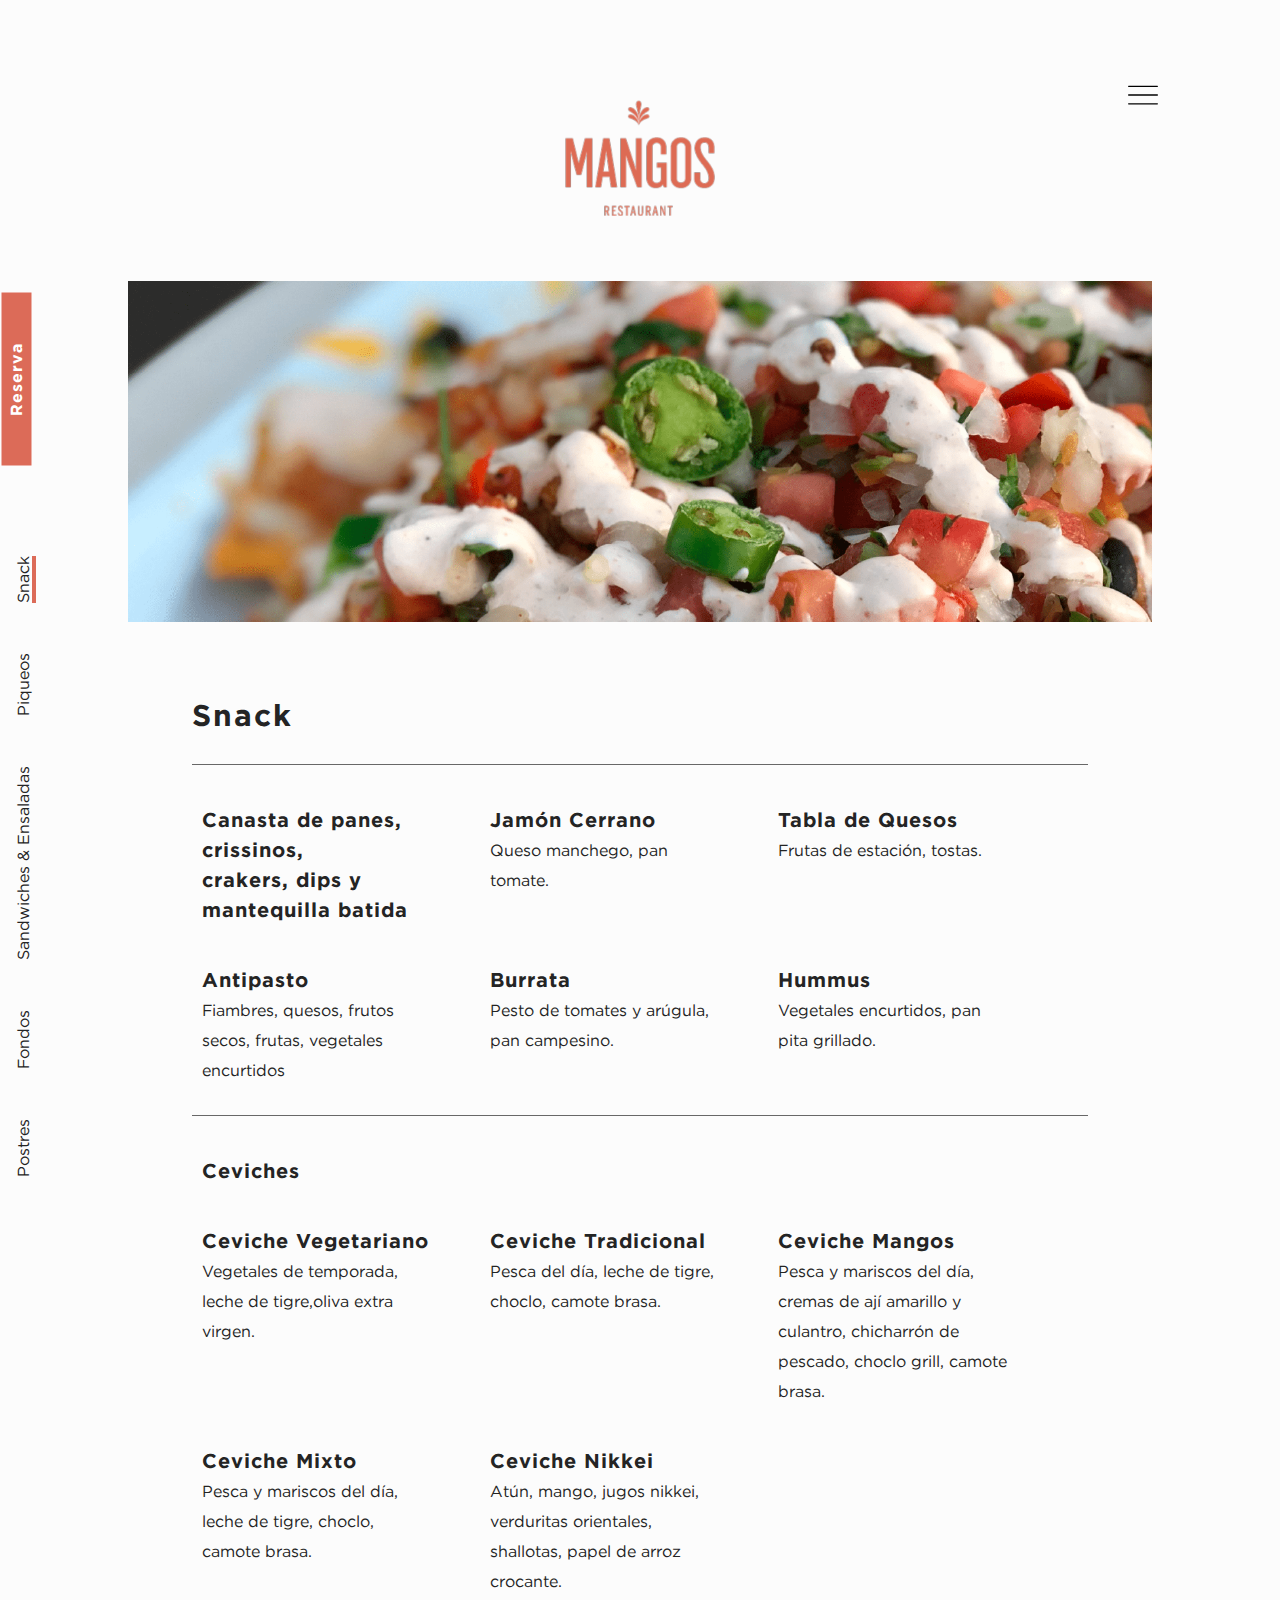
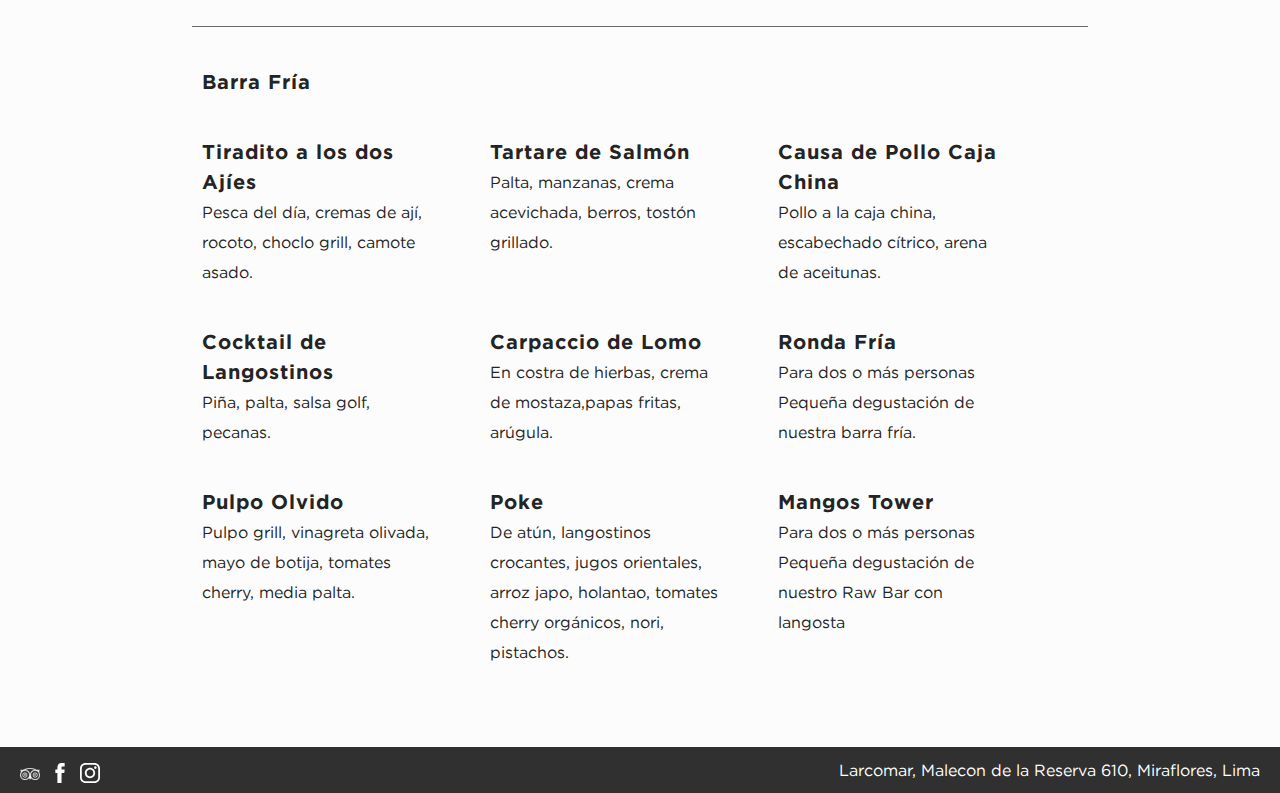
==== commit 68f9d1ff: "detalls de css" ====
--- a/card.html
+++ b/card.html
@@ -51,11 +51,11 @@
     </div>
     <section class="card">
       <div class="menu__card-mobile">
-        <a class="actived" id="snack">Snack</a>
-        <a id="piqueos">Piqueos</a>
-        <a id="fondos">Fondos</a>
-        <a id="sandwiches">Sandw. & Ensa.</a>
-        <a id="postres">Postres</a>
+        <a class="actived" id="snack-mobile">Snack</a>
+        <a id="piqueos-mobile">Piqueos</a>
+        <a id="fondos-mobile">Fondos</a>
+        <a id="sandwiches-mobile">Sandw. & Ensa.</a>
+        <a id="postres-mobile">Postres</a>
       </div>
       <div class="card__container__img">
         <div class="banner__card">
@@ -90,9 +90,7 @@
               <p class="card__content__text-title">Tabla de Quesos</p>
               <p class="card__content__text-description">Frutas de estación, tostas.</p>
             </div>
-          </div>
-
-          <div class="card__content-row">
+
             <div class="card__content__text">
               <p class="card__content__text-title">Antipasto</p>
               <p class="card__content__text-description">Fiambres, quesos, frutos secos, frutas, vegetales encurtidos</p>
@@ -131,9 +129,6 @@
               <p class="card__content__text-title">Ceviche Mangos</p>
               <p class="card__content__text-description">Pesca y mariscos del día, cremas de ají amarillo y culantro, chicharrón de pescado, choclo grill, camote brasa.</p>
             </div>
-          </div>
-
-          <div class="card__content-row">
             <div class="card__content__text">
               <p class="card__content__text-title">Ceviche Mixto</p>
               <p class="card__content__text-description">Pesca y mariscos del día, leche de tigre, choclo, camote brasa.</p>
@@ -168,8 +163,6 @@
               <p class="card__content__text-title">Causa de Pollo Caja China</p>
               <p class="card__content__text-description">Pollo a la caja china, escabechado cítrico, arena de aceitunas.</p>
             </div>
-          </div>
-          <div class="card__content-row">
             <div class="card__content__text">
               <p class="card__content__text-title">Cocktail de Langostinos</p>
               <p class="card__content__text-description">Piña, palta, salsa golf, pecanas.</p>
@@ -182,8 +175,6 @@
               <p class="card__content__text-title">Ronda Fría</p>
               <p class="card__content__text-description">Para dos o más personas Pequeña degustación de nuestra barra fría.</p>
             </div>
-          </div>
-          <div class="card__content-row">
             <div class="card__content__text">
               <p class="card__content__text-title">Pulpo Olvido</p>
               <p class="card__content__text-description">Pulpo grill, vinagreta olivada, mayo de botija, tomates cherry, media palta.</p>
--- a/css/style.css
+++ b/css/style.css
@@ -2398,10 +2398,15 @@
   margin: 0 10px;
   margin-top: 40px;
 }
-@media screen and (min-width: 45em) {
+@media screen and (min-width: 406px) {
   .card__content__text {
-    flex: 1;
+    width: 44%;
+  }
+}
+@media screen and (min-width: 45em) {
+  .card__content__text {
     margin-right: 5%;
+    width: 26%;
   }
 }
 .card__content__text img {
@@ -2415,8 +2420,13 @@
 }
 .card__content__text-title {
   font-family: var(--gothamBold);
-  font-size: var(--fontSizeParagrap);
+  font-size: 16px;
   letter-spacing: 1px;
+}
+@media screen and (min-width: 45em) {
+  .card__content__text-title {
+    font-size: var(--fontSizeParagrap);
+  }
 }
 .card__content__text-description {
   font-family: var(--gothamBook);
@@ -2425,6 +2435,11 @@
 @media (max-width: 1700px) {
   .card__content__text-description {
     font-size: 16px;
+  }
+}
+@media (max-width: 720px) {
+  .card__content__text-description {
+    font-size: 14px;
   }
 }
 .card__content__text-title, .card__content__text-description {
